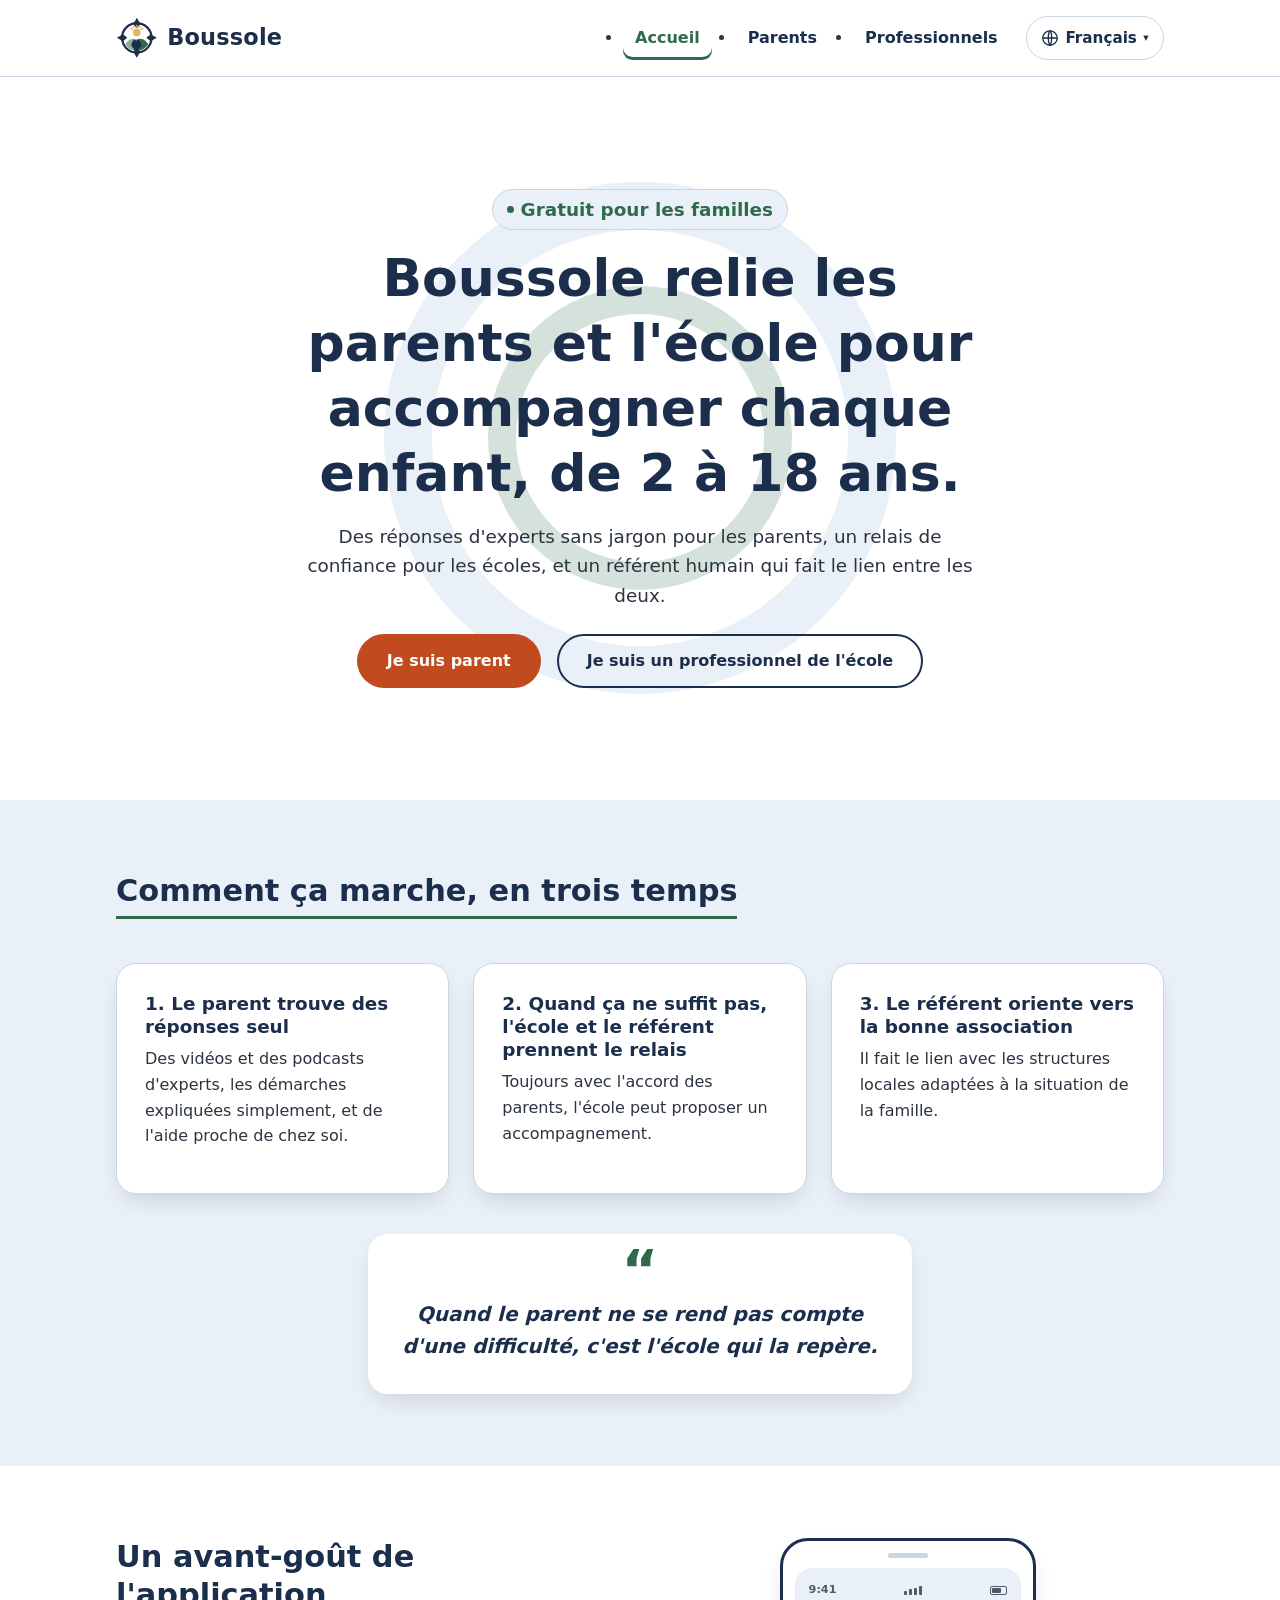
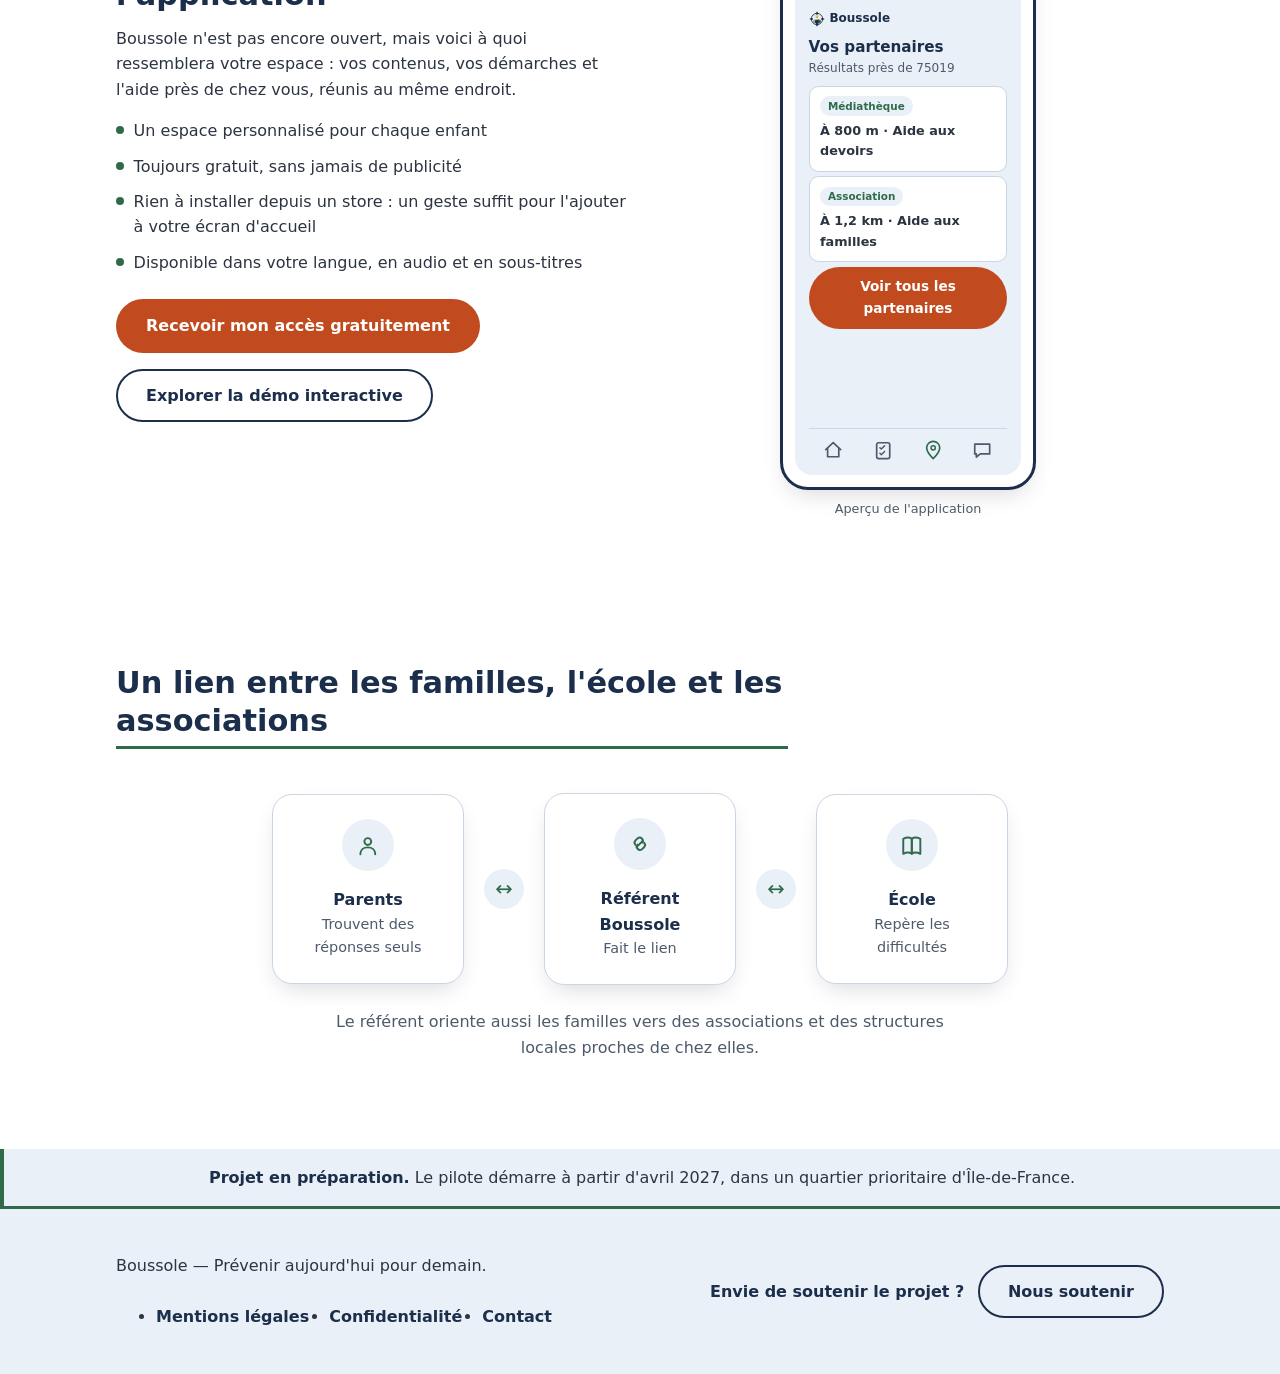
==== index.html @ c26a5240 "Affiche le logo Boussole en haut de l'écran simulé Ajoute une petite ligne avec le logo (icône + « B" ====
<!doctype html>
<html lang="fr">
<head>
  <meta charset="utf-8">
  <meta name="viewport" content="width=device-width, initial-scale=1">
  <title>Boussole — Prévenir aujourd'hui pour demain</title>
  <meta name="description" content="Boussole relie les parents et l'école pour accompagner chaque enfant de 2 à 18 ans. Projet associatif en préparation, pilote à partir d'avril 2027.">
  <link rel="icon" href="data:image/svg+xml,%3Csvg xmlns='http://www.w3.org/2000/svg' viewBox='0 0 48 48'%3E%3Cdefs%3E%3CclipPath id='c'%3E%3Ccircle cx='24' cy='24' r='15'/%3E%3C/clipPath%3E%3C/defs%3E%3Ccircle cx='24' cy='24' r='17' fill='none' stroke='%231B2E4B' stroke-width='2.5'/%3E%3Cpolygon points='24,1 28,8 24,13 20,8' fill='%231B2E4B'/%3E%3Cpolygon points='47,24 40,20 35,24 40,28' fill='%231B2E4B'/%3E%3Cpolygon points='24,47 28,40 24,35 20,40' fill='%231B2E4B'/%3E%3Cpolygon points='1,24 8,28 13,24 8,20' fill='%231B2E4B'/%3E%3Cg clip-path='url(%23c)'%3E%3Ccircle cx='24' cy='18' r='4.3' fill='%23E8B45A'/%3E%3Cg stroke='%23E8B45A' stroke-width='1.5' stroke-linecap='round'%3E%3Cline x1='19.2' y1='14.3' x2='17.1' y2='13'/%3E%3Cline x1='21.3' y1='12.2' x2='20' y2='10.1'/%3E%3Cline x1='24' y1='11.5' x2='24' y2='9'/%3E%3Cline x1='26.8' y1='12.2' x2='28' y2='10.1'/%3E%3Cline x1='28.8' y1='14.3' x2='30.9' y2='13'/%3E%3C/g%3E%3Cpath d='M6,40 Q14,21 24,26 L24,40 Z' fill='%232F6B4B' fill-opacity='0.55'/%3E%3Cpath d='M24,40 L24,26 Q34,21 42,40 Z' fill='%232F6B4B'/%3E%3Cpath d='M21,26 Q15,32 20,36 Q23,39 18,43 L29,43 Q24,39 27,36 Q32,32 26,26 Q24,28.5 21,26 Z' fill='%231B2E4B'/%3E%3C/g%3E%3C/svg%3E">
  <link rel="stylesheet" href="assets/css/style.css">
</head>
<body>
<a class="lien-evitement" href="#contenu">Aller au contenu</a>

<header class="entete">
  <div class="conteneur entete__interieur">
    <a class="logo" href="index.html">
      <svg viewBox="0 0 48 48" aria-hidden="true" focusable="false">
        <defs>
          <clipPath id="boussole-cadre"><circle cx="24" cy="24" r="15" /></clipPath>
        </defs>
        <circle cx="24" cy="24" r="17" fill="none" stroke="var(--color-primaire)" stroke-width="2.5" />
        <polygon points="24,1 28,8 24,13 20,8" fill="var(--color-primaire)" />
        <polygon points="47,24 40,20 35,24 40,28" fill="var(--color-primaire)" />
        <polygon points="24,47 28,40 24,35 20,40" fill="var(--color-primaire)" />
        <polygon points="1,24 8,28 13,24 8,20" fill="var(--color-primaire)" />
        <g clip-path="url(#boussole-cadre)">
          <circle cx="24" cy="18" r="4.3" fill="var(--color-logo-soleil)" />
          <g stroke="var(--color-logo-soleil)" stroke-width="1.5" stroke-linecap="round">
            <line x1="19.2" y1="14.3" x2="17.1" y2="13" />
            <line x1="21.3" y1="12.2" x2="20" y2="10.1" />
            <line x1="24" y1="11.5" x2="24" y2="9" />
            <line x1="26.8" y1="12.2" x2="28" y2="10.1" />
            <line x1="28.8" y1="14.3" x2="30.9" y2="13" />
          </g>
          <path d="M6,40 Q14,21 24,26 L24,40 Z" fill="var(--color-accent)" fill-opacity="0.55" />
          <path d="M24,40 L24,26 Q34,21 42,40 Z" fill="var(--color-accent)" />
          <path d="M21,26 Q15,32 20,36 Q23,39 18,43 L29,43 Q24,39 27,36 Q32,32 26,26 Q24,28.5 21,26 Z" fill="var(--color-primaire)" />
        </g>
      </svg>
      <span>Boussole</span>
    </a>
    <div class="entete__droite">
      <nav class="nav-principale" aria-label="Navigation principale">
        <ul>
          <li><a href="index.html" aria-current="page">Accueil</a></li>
          <li><a href="parents.html">Parents</a></li>
          <li><a href="professionnels.html">Professionnels</a></li>
        </ul>
      </nav>
      <!-- Sélecteur de langue : démonstration uniquement. Il montre l'intention de
           traduire le site plus tard, mais ne traduit rien pour l'instant : seule
           l'application Boussole sera réellement multilingue dès son lancement. -->
      <details class="selecteur-langue">
        <summary class="selecteur-langue__bouton">
          <svg aria-hidden="true" focusable="false" viewBox="0 0 20 20" width="18" height="18">
            <circle cx="10" cy="10" r="8" fill="none" stroke="currentColor" stroke-width="1.5" />
            <path d="M2 10h16M10 2c2.5 2.5 2.5 13 0 16M10 2c-2.5 2.5-2.5 13 0 16" fill="none" stroke="currentColor" stroke-width="1.5" />
          </svg>
          <span>Français</span>
        </summary>
        <div class="selecteur-langue__panneau">
          <ul class="selecteur-langue__liste">
            <li><strong>Français</strong><span class="badge">Langue actuelle</span></li>
            <li>English — anglais<span class="badge">Bientôt</span></li>
            <li>العربية — arabe maghrébin<span class="badge">Bientôt</span></li>
            <li>Bamanankan — bambara<span class="badge">Bientôt</span></li>
          </ul>
          <p class="selecteur-langue__note">Démonstration : la traduction du site n'est pas encore activée. L'application Boussole, elle, sera disponible en plusieurs langues dès son lancement.</p>
        </div>
      </details>
    </div>
  </div>
</header>

<main id="contenu">
  <section class="section hero hero--centree">
    <div class="conteneur">
      <p class="badge">Gratuit pour les familles</p>
      <h1>Boussole relie les parents et l'école pour accompagner chaque enfant, de 2 à 18 ans.</h1>
      <p>Des réponses d'experts sans jargon pour les parents, un relais de confiance pour les écoles, et un référent humain qui fait le lien entre les deux.</p>
      <div class="hero__actions">
        <a class="bouton bouton--principal" href="parents.html">Je suis parent</a>
        <a class="bouton bouton--secondaire" href="professionnels.html">Je suis un professionnel de l'école</a>
      </div>
    </div>
  </section>

  <section class="section section--douce">
    <div class="conteneur">
      <div class="section__entete">
        <h2>Comment ça marche, en trois temps</h2>
      </div>
      <ol class="grille">
        <li class="carte">
          <h3>1. Le parent trouve des réponses seul</h3>
          <p>Des vidéos et des podcasts d'experts, les démarches expliquées simplement, et de l'aide proche de chez soi.</p>
        </li>
        <li class="carte">
          <h3>2. Quand ça ne suffit pas, l'école et le référent prennent le relais</h3>
          <p>Toujours avec l'accord des parents, l'école peut proposer un accompagnement.</p>
        </li>
        <li class="carte">
          <h3>3. Le référent oriente vers la bonne association</h3>
          <p>Il fait le lien avec les structures locales adaptées à la situation de la famille.</p>
        </li>
      </ol>
      <div class="accroche">
        <p>Quand le parent ne se rend pas compte d'une difficulté, c'est l'école qui la repère.</p>
      </div>
    </div>
  </section>

  <section class="section">
    <div class="conteneur grille">
      <div>
        <h2>Un avant-goût de l'application</h2>
        <p>Boussole n'est pas encore ouvert, mais voici à quoi ressemblera votre espace : vos contenus, vos démarches et l'aide près de chez vous, réunis au même endroit.</p>
        <ul class="liste-points">
          <li>Un espace personnalisé pour chaque enfant</li>
          <li>Toujours gratuit, sans jamais de publicité</li>
          <li>Rien à installer depuis un store : un geste suffit pour l'ajouter à votre écran d'accueil</li>
          <li>Disponible dans votre langue, en audio et en sous-titres</li>
        </ul>
        <div class="hero__actions">
          <a class="bouton bouton--principal" href="parents.html#formulaire">Recevoir mon accès gratuitement</a>
          <a class="bouton bouton--secondaire" href="demo.html">Explorer la démo interactive</a>
        </div>
      </div>
      <div class="apercu apercu--iphone14" aria-hidden="true">
        <div class="apercu__telephone">
          <div class="apercu__ecran">
            <div class="apercu__barre-etat">
              <span>9:41</span>
              <span class="apercu__signal"><span></span><span></span><span></span><span></span></span>
              <span class="apercu__batterie"><span></span></span>
            </div>
            <div class="apercu__app">
              <svg viewBox="0 0 48 48" focusable="false">
                <defs>
                  <clipPath id="boussole-cadre-app"><circle cx="24" cy="24" r="15" /></clipPath>
                </defs>
                <circle cx="24" cy="24" r="17" fill="none" stroke="var(--color-primaire)" stroke-width="2.5" />
                <polygon points="24,1 28,8 24,13 20,8" fill="var(--color-primaire)" />
                <polygon points="47,24 40,20 35,24 40,28" fill="var(--color-primaire)" />
                <polygon points="24,47 28,40 24,35 20,40" fill="var(--color-primaire)" />
                <polygon points="1,24 8,28 13,24 8,20" fill="var(--color-primaire)" />
                <g clip-path="url(#boussole-cadre-app)">
                  <circle cx="24" cy="18" r="4.3" fill="var(--color-logo-soleil)" />
                  <g stroke="var(--color-logo-soleil)" stroke-width="1.5" stroke-linecap="round">
                    <line x1="19.2" y1="14.3" x2="17.1" y2="13" />
                    <line x1="21.3" y1="12.2" x2="20" y2="10.1" />
                    <line x1="24" y1="11.5" x2="24" y2="9" />
                    <line x1="26.8" y1="12.2" x2="28" y2="10.1" />
                    <line x1="28.8" y1="14.3" x2="30.9" y2="13" />
                  </g>
                  <path d="M6,40 Q14,21 24,26 L24,40 Z" fill="var(--color-accent)" fill-opacity="0.55" />
                  <path d="M24,40 L24,26 Q34,21 42,40 Z" fill="var(--color-accent)" />
                  <path d="M21,26 Q15,32 20,36 Q23,39 18,43 L29,43 Q24,39 27,36 Q32,32 26,26 Q24,28.5 21,26 Z" fill="var(--color-primaire)" />
                </g>
              </svg>
              <span>Boussole</span>
            </div>
            <div class="apercu__entete-ecran">
              <p class="apercu__nom">Vos partenaires</p>
              <p class="apercu__niveau">Résultats près de 75019</p>
            </div>
            <p class="apercu__carte"><span class="apercu__tag">Médiathèque</span><br>À 800 m · Aide aux devoirs</p>
            <p class="apercu__carte"><span class="apercu__tag">Association</span><br>À 1,2 km · Aide aux familles</p>
            <button class="apercu__bouton" type="button" tabindex="-1">Voir tous les partenaires</button>
            <nav class="apercu__onglets">
              <span class="apercu__onglet">
                <svg viewBox="0 0 24 24" focusable="false">
                  <path d="M4 11.5 12 4l8 7.5" fill="none" stroke="currentColor" stroke-width="1.8" stroke-linecap="round" stroke-linejoin="round" />
                  <path d="M6 10v9h12v-9" fill="none" stroke="currentColor" stroke-width="1.8" stroke-linecap="round" stroke-linejoin="round" />
                </svg>
              </span>
              <span class="apercu__onglet">
                <svg viewBox="0 0 24 24" focusable="false">
                  <rect x="5" y="4" width="14" height="17" rx="2" fill="none" stroke="currentColor" stroke-width="1.8" />
                  <path d="M8.5 9.3 10 10.8l3.5-3.5M8.5 15.3 10 16.8l3.5-3.5" fill="none" stroke="currentColor" stroke-width="1.6" stroke-linecap="round" stroke-linejoin="round" />
                </svg>
              </span>
              <span class="apercu__onglet apercu__onglet--actif">
                <svg viewBox="0 0 24 24" focusable="false">
                  <path d="M12 21s7-6.5 7-11.5A7 7 0 0 0 5 9.5C5 14.5 12 21 12 21Z" fill="none" stroke="currentColor" stroke-width="1.8" stroke-linejoin="round" />
                  <circle cx="12" cy="9.5" r="2.3" fill="none" stroke="currentColor" stroke-width="1.6" />
                </svg>
              </span>
              <span class="apercu__onglet">
                <svg viewBox="0 0 24 24" focusable="false">
                  <path d="M4 5.5h16v10.5H10l-4.3 3.3v-3.3H4Z" fill="none" stroke="currentColor" stroke-width="1.8" stroke-linejoin="round" />
                </svg>
              </span>
            </nav>
          </div>
        </div>
        <p class="apercu__legende">Aperçu de l'application</p>
      </div>
      <p class="sr-only">Aperçu de l'application, écran « Vos partenaires » : une recherche de partenaires près du code postal 75019 affiche une médiathèque à 800 mètres et une association à 1,2 kilomètre, avec un bouton pour voir tous les partenaires et une barre de navigation avec les onglets Accueil, Démarches, Partenaires et Référent.</p>
    </div>
  </section>

  <section class="section">
    <div class="conteneur">
      <div class="section__entete">
        <h2>Un lien entre les familles, l'école et les associations</h2>
      </div>
      <div class="schema">
        <div class="schema__noeud">
          <span class="icone-engagement" aria-hidden="true">
            <svg viewBox="0 0 24 24" focusable="false">
              <circle cx="12" cy="8" r="3.2" fill="none" stroke="currentColor" stroke-width="1.8" />
              <path d="M5 20c0-4 3-6.5 7-6.5s7 2.5 7 6.5" fill="none" stroke="currentColor" stroke-width="1.8" stroke-linecap="round" />
            </svg>
          </span>
          <p><strong>Parents</strong></p>
          <p>Trouvent des réponses seuls</p>
        </div>
        <span class="schema__fleche" aria-hidden="true">&harr;</span>
        <div class="schema__noeud">
          <span class="icone-engagement" aria-hidden="true">
            <svg viewBox="0 0 24 24" focusable="false">
              <path d="M9 15l6-6" fill="none" stroke="currentColor" stroke-width="1.8" stroke-linecap="round" />
              <path d="M8 13a3 3 0 0 1 0-4.2l2-2a3 3 0 0 1 4.2 4.2" fill="none" stroke="currentColor" stroke-width="1.8" stroke-linecap="round" />
              <path d="M16 11a3 3 0 0 1 0 4.2l-2 2a3 3 0 0 1-4.2-4.2" fill="none" stroke="currentColor" stroke-width="1.8" stroke-linecap="round" />
            </svg>
          </span>
          <p><strong>Référent Boussole</strong></p>
          <p>Fait le lien</p>
        </div>
        <span class="schema__fleche" aria-hidden="true">&harr;</span>
        <div class="schema__noeud">
          <span class="icone-engagement" aria-hidden="true">
            <svg viewBox="0 0 24 24" focusable="false">
              <path d="M4 5.5c3-1.5 6-1.5 8 0v14c-2-1.5-5-1.5-8 0v-14Z" fill="none" stroke="currentColor" stroke-width="1.8" stroke-linejoin="round" />
              <path d="M20 5.5c-3-1.5-6-1.5-8 0v14c2-1.5 5-1.5 8 0v-14Z" fill="none" stroke="currentColor" stroke-width="1.8" stroke-linejoin="round" />
            </svg>
          </span>
          <p><strong>École</strong></p>
          <p>Repère les difficultés</p>
        </div>
      </div>
      <p class="schema__legende">Le référent oriente aussi les familles vers des associations et des structures locales proches de chez elles.</p>
    </div>
  </section>

  <div class="bandeau">
    <p class="conteneur"><strong>Projet en préparation.</strong> Le pilote démarre à partir d'avril 2027, dans un quartier prioritaire d'Île-de-France.</p>
  </div>
</main>

<footer class="pied">
  <div class="conteneur pied__interieur">
    <div class="pied__bloc">
      <p>Boussole — Prévenir aujourd'hui pour demain.</p>
      <nav aria-label="Pied de page">
        <ul>
          <li><a href="mentions-legales.html">Mentions légales</a></li>
          <li><a href="confidentialite.html">Confidentialité</a></li>
          <li><a href="mailto:[À COMPLÉTER]">Contact</a></li> <!-- À COMPLÉTER : adresse e-mail officielle de l'association -->
        </ul>
      </nav>
    </div>
    <div class="pied__soutenir">
      <p>Envie de soutenir le projet ?</p>
      <a class="bouton bouton--secondaire" href="soutenir.html">Nous soutenir</a>
    </div>
  </div>
</footer>

<script src="assets/js/main.js" defer></script>
</body>
</html>
---- assets/css/style.css ----
/* =========================================================
   Boussole — feuille de style unique et partagée
   Police système uniquement, pas de framework.
   ========================================================= */

/* --- 1. Réinitialisation simple --- */
*, *::before, *::after {
  box-sizing: border-box;
}

html {
  -webkit-text-size-adjust: 100%;
}

body, h1, h2, h3, p, ul, ol, figure {
  margin: 0;
}

ul[class], ol[class] {
  list-style: none;
  padding: 0;
}

img {
  max-width: 100%;
  height: auto;
  display: block;
}

/* --- 2. Couleurs : mode clair par défaut, mode sombre automatique --- */
:root {
  --color-text: #2B3440;
  --color-text-doux: #4C5A6B;
  --color-bg: #FFFFFF;
  --color-bg-doux: #EAF0F7;
  --color-primaire: #1B2E4B;
  --color-accent: #2F6B4B;
  --color-cta: #C14A1E;
  --color-cta-texte: #FFFFFF;
  --color-bordure: #C9D6E3;
  --color-focus: #1B2E4B;
  --color-logo-soleil: #E8B45A;
  --rayon: 0.6rem;
  --rayon-grand: 1.25rem;
  --rayon-pilule: 999px;
  --ombre: 0 10px 25px -8px rgba(15, 23, 42, 0.18);
}

@media (prefers-color-scheme: dark) {
  :root {
    --color-text: #E8EDF3;
    --color-text-doux: #B7C4D4;
    --color-bg: #10151C;
    --color-bg-doux: #16212F;
    --color-primaire: #AFCBEC;
    --color-accent: #8FD1AC;
    --color-cta: #E07A48;
    --color-cta-texte: #10151C;
    --color-bordure: #2B3A4A;
    --color-focus: #AFCBEC;
    --color-logo-soleil: #F2C572;
    --ombre: 0 10px 25px -8px rgba(0, 0, 0, 0.55);
  }
}

/* --- 3. Base --- */
body {
  font-family: system-ui, -apple-system, "Segoe UI", Roboto, sans-serif;
  font-size: 1rem;
  line-height: 1.6;
  color: var(--color-text);
  background-color: var(--color-bg);
}

h1, h2, h3 {
  color: var(--color-primaire);
  line-height: 1.25;
}

h1 {
  font-size: clamp(1.75rem, 4vw, 2.5rem);
  margin-bottom: 1rem;
}

h2 {
  font-size: clamp(1.4rem, 3vw, 1.9rem);
  margin-bottom: 0.75rem;
}

h3 {
  font-size: 1.15rem;
  margin-bottom: 0.5rem;
}

p {
  margin-bottom: 1rem;
  max-width: 65ch;
}

a {
  color: var(--color-primaire);
}

a:not([class]) {
  text-decoration-thickness: from-font;
}

strong {
  color: var(--color-primaire);
}

/* --- 4. Accessibilité : focus visible, lien d'évitement --- */
:focus-visible {
  outline: 3px solid var(--color-focus);
  outline-offset: 2px;
}

.sr-only {
  position: absolute;
  width: 1px;
  height: 1px;
  padding: 0;
  margin: -1px;
  overflow: hidden;
  clip: rect(0, 0, 0, 0);
  white-space: nowrap;
  border: 0;
}

.lien-evitement {
  position: absolute;
  left: 1rem;
  top: -4rem;
  background: var(--color-primaire);
  color: #fff;
  padding: 0.75rem 1.25rem;
  border-radius: var(--rayon);
  z-index: 100;
  transition: top 0.2s ease;
}

.lien-evitement:focus {
  top: 1rem;
}

/* --- 5. Mise en page générale --- */
.conteneur {
  width: 100%;
  max-width: 68rem;
  margin-inline: auto;
  padding-inline: 1.25rem;
}

.section {
  padding-block: clamp(2.5rem, 6vw, 4.5rem);
}

.section--douce {
  background-color: var(--color-bg-doux);
}

.section__entete {
  max-width: 42rem;
  margin-bottom: 2rem;
}

.section__entete h2 {
  display: inline-block;
  padding-bottom: 0.4rem;
  border-bottom: 3px solid var(--color-accent);
}

/* --- 6. En-tête et navigation --- */
.entete {
  border-bottom: 1px solid var(--color-bordure);
}

.entete__interieur {
  display: flex;
  align-items: center;
  justify-content: space-between;
  gap: 1rem;
  padding-block: 1rem;
}

.entete__droite {
  display: flex;
  align-items: center;
  gap: 1rem;
  flex-wrap: wrap;
}

.logo {
  display: inline-flex;
  align-items: center;
  gap: 0.6rem;
  color: var(--color-primaire);
  font-weight: 700;
  font-size: 1.4rem;
  letter-spacing: 0.01em;
  text-decoration: none;
}

.logo svg {
  width: 2.6rem;
  height: 2.6rem;
  flex-shrink: 0;
}

.nav-principale ul {
  display: flex;
  flex-wrap: wrap;
  gap: 0.5rem 1.5rem;
}

.nav-principale a {
  display: inline-flex;
  align-items: center;
  min-height: 44px;
  padding: 0.5rem 0.75rem;
  border-radius: var(--rayon);
  font-weight: 600;
  text-decoration: none;
  transition: color 0.15s ease, background-color 0.15s ease;
}

.nav-principale a:hover {
  color: var(--color-accent);
  background-color: var(--color-bg-doux);
}

.nav-principale a[aria-current="page"] {
  color: var(--color-accent);
  box-shadow: inset 0 -3px 0 var(--color-accent);
}

/* --- Sélecteur de langue (démonstration) --- */
.selecteur-langue {
  position: relative;
}

.selecteur-langue__bouton {
  display: inline-flex;
  align-items: center;
  gap: 0.4rem;
  min-height: 44px;
  padding: 0.5rem 0.9rem;
  border: 1px solid var(--color-bordure);
  border-radius: var(--rayon-pilule);
  font-weight: 600;
  font-size: 0.95rem;
  color: var(--color-primaire);
  cursor: pointer;
  list-style: none;
}

.selecteur-langue__bouton::-webkit-details-marker {
  display: none;
}

.selecteur-langue__bouton::after {
  content: "▾";
  font-size: 0.7em;
}

.selecteur-langue[open] .selecteur-langue__bouton::after {
  content: "▴";
}

.selecteur-langue__panneau {
  position: absolute;
  top: calc(100% + 0.5rem);
  right: 0;
  z-index: 70;
  min-width: 17rem;
  background-color: var(--color-bg);
  border: 1px solid var(--color-bordure);
  border-radius: var(--rayon-grand);
  box-shadow: var(--ombre);
  padding: 1rem 1.25rem;
}

.selecteur-langue__liste li {
  display: flex;
  align-items: center;
  justify-content: space-between;
  gap: 0.75rem;
  padding-block: 0.4rem;
  border-bottom: 1px solid var(--color-bordure);
}

.selecteur-langue__liste li:last-child {
  border-bottom: none;
}

.selecteur-langue__note {
  margin: 0.75rem 0 0;
  font-size: 0.85rem;
  color: var(--color-text-doux);
}

/* --- En-tête en mobile : logo, puis navigation, puis langue, chacun sur
     sa propre ligne, pour rester lisible et tactile sur petit écran --- */
@media (max-width: 36rem) {
  .entete__interieur {
    flex-direction: column;
    align-items: stretch;
    gap: 0.75rem;
    padding-block: 0.85rem;
  }

  .entete__droite {
    flex-direction: column;
    align-items: stretch;
    width: 100%;
  }

  .nav-principale ul {
    justify-content: center;
  }

  .selecteur-langue__bouton {
    width: 100%;
    justify-content: center;
  }

  .selecteur-langue__panneau {
    left: 0;
    right: 0;
    width: auto;
    min-width: 0;
  }
}

/* --- 7. Boutons --- */
.bouton {
  display: inline-flex;
  align-items: center;
  justify-content: center;
  gap: 0.5rem;
  min-height: 44px;
  padding: 0.75rem 1.75rem;
  border-radius: var(--rayon-pilule);
  border: 2px solid transparent;
  font: inherit;
  font-weight: 700;
  text-decoration: none;
  cursor: pointer;
  transition: transform 0.15s ease, background-color 0.15s ease, box-shadow 0.15s ease;
}

.bouton--principal {
  background-color: var(--color-cta);
  color: var(--color-cta-texte);
}

.bouton--principal:hover {
  transform: translateY(-2px);
  box-shadow: var(--ombre);
}

.bouton--secondaire {
  background-color: transparent;
  border-color: var(--color-primaire);
  color: var(--color-primaire);
}

.bouton--secondaire:hover {
  background-color: var(--color-bg-doux);
}

.bouton--discret {
  background-color: var(--color-bg-doux);
  color: var(--color-primaire);
  border-color: var(--color-bordure);
}

.bouton--sortie {
  background-color: var(--color-bg);
  color: var(--color-text);
  border-color: var(--color-bordure);
  font-size: 0.9rem;
}

/* --- 8. Cartes et grilles --- */
.grille {
  display: grid;
  gap: 1.5rem;
  grid-template-columns: repeat(auto-fit, minmax(15rem, 1fr));
}

.grille + p {
  margin-top: 2.5rem;
  margin-inline: auto;
  text-align: center;
}

.grille + .action-centree {
  display: flex;
  justify-content: center;
  margin-top: 2rem;
}

.carte {
  background-color: var(--color-bg);
  border: 1px solid var(--color-bordure);
  border-radius: var(--rayon-grand);
  box-shadow: var(--ombre);
  padding: 1.75rem;
}

.section--douce .carte {
  background-color: var(--color-bg);
}

/* --- Carte "engagement" : icône dans un badge rond, texte centré --- */
.carte--engagement {
  text-align: center;
}

.icone-engagement {
  display: inline-flex;
  align-items: center;
  justify-content: center;
  width: 3.25rem;
  height: 3.25rem;
  margin-bottom: 1rem;
  border-radius: 50%;
  background-color: var(--color-bg-doux);
  color: var(--color-accent);
}

.icone-engagement svg {
  width: 1.6rem;
  height: 1.6rem;
}

.badge {
  display: inline-flex;
  align-items: center;
  gap: 0.4rem;
  background-color: var(--color-bg-doux);
  color: var(--color-accent);
  border: 1px solid var(--color-bordure);
  border-radius: var(--rayon-pilule);
  padding: 0.3rem 0.9rem;
  font-size: 0.85rem;
  font-weight: 700;
}

.badge::before {
  content: "";
  width: 0.45rem;
  height: 0.45rem;
  border-radius: 50%;
  background-color: var(--color-accent);
}

.bandeau {
  background-color: var(--color-bg-doux);
  border-left: 4px solid var(--color-accent);
  padding-block: 1rem;
  text-align: center;
}

.bandeau p {
  margin: 0 auto;
}

.hero {
  position: relative;
  overflow: hidden;
}

.hero::before,
.hero::after {
  content: "";
  position: absolute;
  border-radius: 50%;
  border: 2.5rem solid var(--color-bg-doux);
  z-index: 0;
}

.hero::before {
  top: -7rem;
  right: -7rem;
  width: 20rem;
  height: 20rem;
}

.hero::after {
  bottom: -5.5rem;
  left: -5.5rem;
  width: 11rem;
  height: 11rem;
  border-width: 1.5rem;
  opacity: 0.7;
}

.hero > .conteneur {
  position: relative;
  z-index: 1;
}

@media (max-width: 30rem) {
  .hero::before {
    width: 11rem;
    height: 11rem;
    top: -4rem;
    right: -4rem;
    border-width: 1.5rem;
  }

  .hero::after {
    display: none;
  }
}

.hero .badge {
  margin-bottom: 1rem;
}

.hero--centree {
  text-align: center;
  padding-block: clamp(3.5rem, 10vw, 7rem);
}

.hero--centree .conteneur {
  max-width: 46rem;
  margin-inline: auto;
}

.hero--centree h1 {
  font-size: clamp(2.1rem, 5.5vw, 3.25rem);
}

.hero--centree p {
  margin-inline: auto;
  font-size: 1.15rem;
}

.hero--centree .hero__actions {
  justify-content: center;
}

/* Anneaux concentriques, centrés derrière le texte pour plus d'impact */
.hero--centree::before,
.hero--centree::after {
  top: 50%;
  left: 50%;
  right: auto;
  bottom: auto;
  transform: translate(-50%, -50%);
  opacity: 1;
}

.hero--centree::before {
  width: 32rem;
  height: 32rem;
  border-width: 3rem;
}

.hero--centree::after {
  width: 19rem;
  height: 19rem;
  border-width: 1.75rem;
  border-color: var(--color-accent);
  opacity: 0.2;
}

@media (max-width: 30rem) {
  .hero--centree::before {
    width: 18rem;
    height: 18rem;
    border-width: 2rem;
  }

  .hero--centree::after {
    display: block;
    width: 10rem;
    height: 10rem;
    border-width: 1.25rem;
  }
}

.hero__actions {
  display: flex;
  flex-wrap: wrap;
  gap: 1rem;
  margin-top: 1.5rem;
}

/* --- Page d'erreur 404 --- */
.page-erreur {
  text-align: center;
}

.page-erreur .hero__actions,
.page-erreur p {
  justify-content: center;
  margin-inline: auto;
}

/* --- Schéma Parents / Référent / École --- */
.schema {
  display: flex;
  align-items: center;
  justify-content: center;
  gap: 1.25rem;
  margin-bottom: 1.5rem;
}

.schema__noeud {
  background-color: var(--color-bg);
  border: 1px solid var(--color-bordure);
  border-radius: var(--rayon-grand);
  box-shadow: var(--ombre);
  padding: 1.5rem 1.25rem;
  text-align: center;
  width: 12rem;
}

.schema__noeud p {
  margin: 0;
}

.schema__noeud p:first-child {
  margin-bottom: 0.35rem;
}

.schema__noeud p:last-child {
  font-size: 0.9rem;
  color: var(--color-text-doux);
}

.schema__fleche {
  display: flex;
  align-items: center;
  justify-content: center;
  width: 2.5rem;
  height: 2.5rem;
  flex-shrink: 0;
  border-radius: 50%;
  background-color: var(--color-bg-doux);
  color: var(--color-accent);
  font-size: 1.3rem;
}

@media (max-width: 36rem) {
  .schema {
    flex-direction: column;
  }

  .schema__noeud {
    width: 100%;
    max-width: 18rem;
  }

  .schema__fleche {
    transform: rotate(90deg);
  }
}

/* --- Accroche (citation mise en avant après une grille de cartes) --- */
.accroche {
  position: relative;
  max-width: 34rem;
  margin: 2.5rem auto 0;
  padding: 0.5rem 2rem 2rem;
  border-radius: var(--rayon-grand);
  background-color: var(--color-bg);
  box-shadow: var(--ombre);
  text-align: center;
}

.accroche::before {
  content: "“";
  display: block;
  font-size: 3.5rem;
  font-weight: 700;
  line-height: 1;
  color: var(--color-accent);
}

.accroche p {
  margin: 0;
  font-size: 1.25rem;
  font-style: italic;
  font-weight: 700;
  color: var(--color-primaire);
}

.schema__legende {
  text-align: center;
  color: var(--color-text-doux);
  max-width: 40rem;
  margin-inline: auto;
}

/* --- Barre « Quitter le site » --- */
.barre-sortie {
  position: sticky;
  top: 0;
  z-index: 60;
  background-color: var(--color-bg-doux);
  border-bottom: 1px solid var(--color-bordure);
  padding-block: 0.5rem;
  text-align: right;
}

/* --- Aperçu de l'application (cadre téléphone en HTML/CSS, aucune image) --- */
.apercu {
  display: flex;
  flex-direction: column;
  align-items: center;
  gap: 0.6rem;
}

.apercu__telephone {
  width: clamp(13rem, 60vw, 17rem);
  border: 3px solid var(--color-primaire);
  border-radius: 1.75rem;
  padding: 0.75rem;
  background-color: var(--color-bg);
  box-shadow: var(--ombre);
}

.apercu__telephone::before {
  content: "";
  display: block;
  width: 2.5rem;
  height: 0.35rem;
  margin: 0 auto 0.6rem;
  border-radius: var(--rayon-pilule);
  background-color: var(--color-bordure);
}

.apercu__ecran {
  background-color: var(--color-bg-doux);
  border-radius: 1.1rem;
  padding: 0.85rem;
}

/* Barre d'état (purement décorative) */
.apercu__barre-etat {
  display: flex;
  align-items: center;
  justify-content: space-between;
  padding-bottom: 0.6rem;
  font-size: 0.7rem;
  font-weight: 700;
  color: var(--color-text-doux);
}

.apercu__signal {
  display: flex;
  align-items: flex-end;
  gap: 2px;
  height: 0.6rem;
}

.apercu__signal span {
  width: 3px;
  background-color: var(--color-text-doux);
  border-radius: 1px;
}

.apercu__signal span:nth-child(1) { height: 40%; }
.apercu__signal span:nth-child(2) { height: 60%; }
.apercu__signal span:nth-child(3) { height: 80%; }
.apercu__signal span:nth-child(4) { height: 100%; }

.apercu__batterie {
  width: 1.1rem;
  height: 0.6rem;
  border: 1px solid var(--color-text-doux);
  border-radius: 2px;
  padding: 1px;
}

.apercu__batterie span {
  display: block;
  width: 70%;
  height: 100%;
  background-color: var(--color-text-doux);
  border-radius: 1px;
}

/* En-tête : avatar et espace de l'enfant */
.apercu__profil {
  display: flex;
  align-items: center;
  gap: 0.6rem;
  margin-bottom: 0.5rem;
}

.apercu__avatar {
  display: flex;
  align-items: center;
  justify-content: center;
  width: 2.2rem;
  height: 2.2rem;
  flex-shrink: 0;
  border-radius: 50%;
  background-color: var(--color-accent);
  color: var(--color-bg);
  font-weight: 700;
}

.apercu__nom {
  margin: 0;
  font-weight: 700;
  font-size: 0.95rem;
  color: var(--color-primaire);
}

.apercu__niveau {
  margin: 0;
  font-size: 0.75rem;
  color: var(--color-text-doux);
}

/* Cartes de contenu */
.apercu__carte {
  background-color: var(--color-bg);
  border: 1px solid var(--color-bordure);
  border-radius: var(--rayon);
  padding: 0.55rem 0.65rem;
  margin-bottom: 0.3rem;
  font-size: 0.8rem;
  font-weight: 600;
  color: var(--color-text);
}

.apercu__tag {
  display: inline-block;
  background-color: var(--color-bg-doux);
  color: var(--color-accent);
  border-radius: var(--rayon-pilule);
  padding: 0.1rem 0.5rem;
  margin-bottom: 0.3rem;
  font-size: 0.65rem;
  font-weight: 700;
}

.apercu__recherche {
  display: flex;
  align-items: center;
  justify-content: space-between;
  gap: 0.5rem;
  background-color: var(--color-bg);
  border: 1px solid var(--color-bordure);
  border-radius: var(--rayon);
  padding: 0.5rem 0.65rem;
  margin-bottom: 0.7rem;
  font-size: 0.8rem;
  color: var(--color-text-doux);
}

.apercu__recherche strong {
  color: var(--color-primaire);
}

.apercu__bouton {
  display: block;
  width: 100%;
  background-color: var(--color-cta);
  color: var(--color-cta-texte);
  border: none;
  border-radius: var(--rayon-pilule);
  padding: 0.6rem;
  margin-bottom: 0.5rem;
  font: inherit;
  font-size: 0.85rem;
  font-weight: 700;
}

/* Barre d'onglets */
.apercu__onglets {
  display: flex;
  justify-content: space-around;
  border-top: 1px solid var(--color-bordure);
  padding-top: 0.6rem;
}

.apercu__onglet {
  display: flex;
  flex-direction: column;
  align-items: center;
  gap: 0.3rem;
  font-size: 0.6rem;
  font-weight: 600;
  color: var(--color-text-doux);
}

.apercu__onglet::before {
  content: "";
  width: 0.5rem;
  height: 0.5rem;
  border-radius: 50%;
  background-color: var(--color-bordure);
}

.apercu__onglet--actif {
  color: var(--color-accent);
}

.apercu__onglet--actif::before {
  background-color: var(--color-accent);
}

.apercu__legende {
  font-size: 0.8rem;
  color: var(--color-text-doux);
  margin: 0;
}

.apercu__entete-ecran {
  margin-bottom: 0.5rem;
}

/* Petit logo Boussole affiché en haut de l'écran simulé, au-dessus du contenu */
.apercu__app {
  display: flex;
  align-items: center;
  gap: 0.3rem;
  margin-bottom: 0.4rem;
  font-weight: 700;
  font-size: 0.75rem;
  color: var(--color-primaire);
}

.apercu__app svg {
  width: 1rem;
  height: 1rem;
  flex-shrink: 0;
}

/* --- Démo interactive : rapproche le téléphone du texte d'introduction ---
   overflow:visible laisse les anneaux décoratifs de .hero--centree se prolonger
   sous le téléphone (recentrés plus bas et agrandis ci-dessous) au lieu de
   rester confinés au-dessus, avec un fond transparent pour qu'ils se
   prolongent visuellement derrière le téléphone sans bande blanche entre
   les deux. */
.hero--demo {
  padding-bottom: clamp(1rem, 3vw, 2rem);
  overflow: visible;
}

.hero--demo::before,
.hero--demo::after {
  top: 100%;
}

.hero--demo::before {
  width: 40rem;
  height: 40rem;
}

.hero--demo::after {
  width: 24rem;
  height: 24rem;
}

@media (max-width: 30rem) {
  .hero--demo::before {
    width: 24rem;
    height: 24rem;
  }

  .hero--demo::after {
    width: 14rem;
    height: 14rem;
  }
}

.section--demo-telephone {
  padding-top: clamp(0.75rem, 2.5vw, 1.5rem);
  background: none;
  position: relative;
  z-index: 1;
}

/* --- Démo interactive : mêmes onglets, changement d'écran en CSS pur (sans JavaScript) ---
   Format d'un iPhone 14 réel (ratio 390:844 points). Taille et hauteur fixées
   en dur (pas seulement aspect-ratio) : avec des enfants en grille/flex dont
   le contenu varie, aspect-ratio seul se laisse repousser par le contenu le
   plus grand des 4 écrans. Une hauteur explicite + overflow:hidden sur le
   cadre garantissent une taille qui ne bouge jamais d'un onglet à l'autre ;
   le contenu qui ne tient pas défile à l'intérieur de l'écran, comme sur un
   vrai téléphone. */
/* --- Format d'un iPhone 14 réel (ratio 390:844 points), réutilisable sur tout
   aperçu d'application (démo interactive ou aperçu statique) --- */
.apercu--iphone14 .apercu__telephone {
  width: clamp(13rem, 50vw, 16rem);
  height: clamp(28rem, 108vw, 34.5rem);
  overflow: hidden;
  display: flex;
  flex-direction: column;
}

.apercu--iphone14 .apercu__ecran {
  display: flex;
  flex-direction: column;
  flex: 1;
  min-height: 0;
}

.apercu--iphone14 .apercu__onglets {
  margin-top: auto;
}

.apercu--iphone14 .apercu__onglet::before {
  display: none;
}

.apercu--iphone14 .apercu__onglet svg {
  width: 1.4rem;
  height: 1.4rem;
}

.apercu--interactif .apercu__ecran {
  display: grid;
  grid-template-columns: repeat(4, 1fr);
  grid-template-rows: auto auto 1fr auto;
  row-gap: 0.6rem;
  flex: 1;
  min-height: 0;
}

.apercu--interactif .apercu__barre-etat {
  grid-column: 1 / -1;
  grid-row: 1;
  min-width: 0;
}

.apercu--interactif .apercu__app {
  grid-column: 1 / -1;
  grid-row: 2;
}

.apercu__radio {
  position: absolute;
  width: 1px;
  height: 1px;
  padding: 0;
  margin: -1px;
  overflow: hidden;
  clip: rect(0, 0, 0, 0);
  white-space: nowrap;
  border: 0;
}

.apercu--interactif .apercu__onglet {
  grid-row: 4;
  width: 100%;
  min-width: 0;
  min-height: 44px;
  justify-content: center;
  text-align: center;
  cursor: pointer;
}

.apercu--interactif .apercu__onglet:nth-of-type(1) { grid-column: 1; }
.apercu--interactif .apercu__onglet:nth-of-type(2) { grid-column: 2; }
.apercu--interactif .apercu__onglet:nth-of-type(3) { grid-column: 3; }
.apercu--interactif .apercu__onglet:nth-of-type(4) { grid-column: 4; }

.apercu__radio:focus-visible + .apercu__onglet {
  outline: 2px solid var(--color-accent);
  outline-offset: 2px;
  border-radius: var(--rayon);
}

.apercu--interactif .apercu__contenu {
  display: none;
  grid-column: 1 / -1;
  grid-row: 3;
  min-height: 0;
  min-width: 0;
  overflow-y: auto;
  overflow-wrap: break-word;
  position: relative;
}

/* Indice statique (pas d'animation) qu'il reste du contenu à faire défiler,
   collé au bas de l'écran visible pendant le défilement. */
.apercu--interactif .apercu__contenu::after {
  content: "";
  display: block;
  position: sticky;
  bottom: 0;
  height: 1.25rem;
  margin-top: -1.25rem;
  background: linear-gradient(to bottom, transparent, var(--color-bg-doux));
  pointer-events: none;
}

#ecran-accueil:checked ~ #contenu-accueil,
#ecran-demarches:checked ~ #contenu-demarches,
#ecran-partenaires:checked ~ #contenu-partenaires,
#ecran-referent:checked ~ #contenu-referent {
  display: block;
}

#ecran-accueil:checked ~ .apercu__onglet[for="ecran-accueil"],
#ecran-demarches:checked ~ .apercu__onglet[for="ecran-demarches"],
#ecran-partenaires:checked ~ .apercu__onglet[for="ecran-partenaires"],
#ecran-referent:checked ~ .apercu__onglet[for="ecran-referent"] {
  color: var(--color-accent);
}

/* --- Liste à puces colorées (avantages, engagements courts) --- */
.liste-points {
  display: flex;
  flex-direction: column;
  gap: 0.6rem;
  margin-bottom: 1.5rem;
}

.liste-points li {
  display: flex;
  align-items: flex-start;
  gap: 0.6rem;
}

.liste-points li::before {
  content: "";
  flex-shrink: 0;
  margin-top: 0.5rem;
  width: 0.5rem;
  height: 0.5rem;
  border-radius: 50%;
  background-color: var(--color-accent);
}

/* --- Frise 2 à 18 ans --- */
.frise {
  display: flex;
  flex-wrap: wrap;
  gap: 0.75rem;
  margin-bottom: 1rem;
}

.frise li {
  background-color: var(--color-bg-doux);
  border: 1px solid var(--color-bordure);
  border-radius: 999px;
  padding: 0.5rem 1rem;
  font-weight: 600;
}

/* --- Étapes numérotées --- */
.etapes {
  display: flex;
  flex-direction: column;
  gap: 1rem;
}

.etapes__item {
  display: flex;
  align-items: flex-start;
  gap: 1rem;
  background-color: var(--color-bg);
  border: 1px solid var(--color-bordure);
  border-radius: var(--rayon-grand);
  box-shadow: var(--ombre);
  padding: 1.25rem 1.5rem;
}

.etapes__numero {
  flex-shrink: 0;
  display: flex;
  align-items: center;
  justify-content: center;
  width: 2.25rem;
  height: 2.25rem;
  border-radius: 50%;
  background-color: var(--color-primaire);
  color: var(--color-bg);
  font-weight: 700;
}

.etapes__item h3 {
  margin-bottom: 0.25rem;
}

.etapes__item p {
  margin-bottom: 0;
}

.etapes__item--cle {
  border-color: var(--color-accent);
  border-width: 2px;
  background-color: var(--color-bg-doux);
}

.etapes__item--cle .etapes__numero {
  background-color: var(--color-accent);
}

/* --- Barres de répartition (budget) --- */
.barres {
  display: flex;
  flex-direction: column;
  gap: 1.25rem;
  margin-bottom: 1.5rem;
}

.barre__legende {
  display: flex;
  justify-content: space-between;
  gap: 1rem;
  margin-bottom: 0.4rem;
  font-weight: 600;
}

.barre__piste {
  background-color: var(--color-bg-doux);
  border: 1px solid var(--color-bordure);
  border-radius: var(--rayon-pilule);
  height: 1rem;
  overflow: hidden;
}

.barre__valeur {
  display: block;
  height: 100%;
  background-color: var(--color-primaire);
  border-radius: inherit;
}

/* --- 9. Formulaires --- */
.formulaire {
  max-width: 32rem;
}

.champ {
  margin-bottom: 1.25rem;
}

.champ label {
  display: block;
  font-weight: 600;
  margin-bottom: 0.35rem;
}

.champ input,
.champ select,
.champ textarea {
  width: 100%;
  min-height: 44px;
  padding: 0.6rem 0.75rem;
  border: 1px solid var(--color-bordure);
  border-radius: var(--rayon);
  font: inherit;
  color: var(--color-text);
  background-color: var(--color-bg);
  transition: border-color 0.15s ease;
}

.champ input:focus,
.champ select:focus,
.champ textarea:focus {
  border-color: var(--color-primaire);
}

.champ textarea {
  min-height: 7rem;
}

.champ--case {
  display: flex;
  align-items: flex-start;
  gap: 0.6rem;
}

.champ--case input {
  width: 1.25rem;
  height: 1.25rem;
  min-height: 0;
  margin-top: 0.2rem;
}

.champ__erreur {
  color: var(--color-cta);
  font-size: 0.9rem;
  margin-top: 0.35rem;
}

.formulaire__confirmation {
  border: 1px solid var(--color-accent);
  background-color: var(--color-bg-doux);
  border-radius: var(--rayon-grand);
  padding: 1.5rem;
}

/* --- 10. Pied de page --- */
.pied {
  border-top: 3px solid var(--color-accent);
  background-color: var(--color-bg-doux);
}

.pied__interieur {
  display: flex;
  flex-wrap: wrap;
  justify-content: space-between;
  align-items: center;
  gap: 1.5rem;
  padding-block: 2.75rem;
}

.pied__bloc {
  display: flex;
  flex-direction: column;
  gap: 0.6rem;
}

.pied nav ul {
  display: flex;
  flex-wrap: wrap;
  gap: 1.25rem;
}

.pied a {
  text-decoration: none;
  font-weight: 600;
}

.pied a:hover {
  color: var(--color-accent);
}

.pied__soutenir {
  display: flex;
  align-items: center;
  flex-wrap: wrap;
  gap: 0.85rem;
}

.pied__soutenir p {
  margin: 0;
  font-weight: 600;
  color: var(--color-primaire);
}

/* --- 11. Mouvement réduit --- */
@media (prefers-reduced-motion: reduce) {
  * {
    transition: none !important;
    animation: none !important;
  }
}

/* --- 12. Impression --- */
@media print {
  .entete, .pied, .nav-principale, .formulaire, .bouton--sortie, .barre-sortie {
    display: none !important;
  }

  body {
    color: #000;
    background: #fff;
  }

  a[href]::after {
    content: " (" attr(href) ")";
    font-size: 0.85em;
  }
}
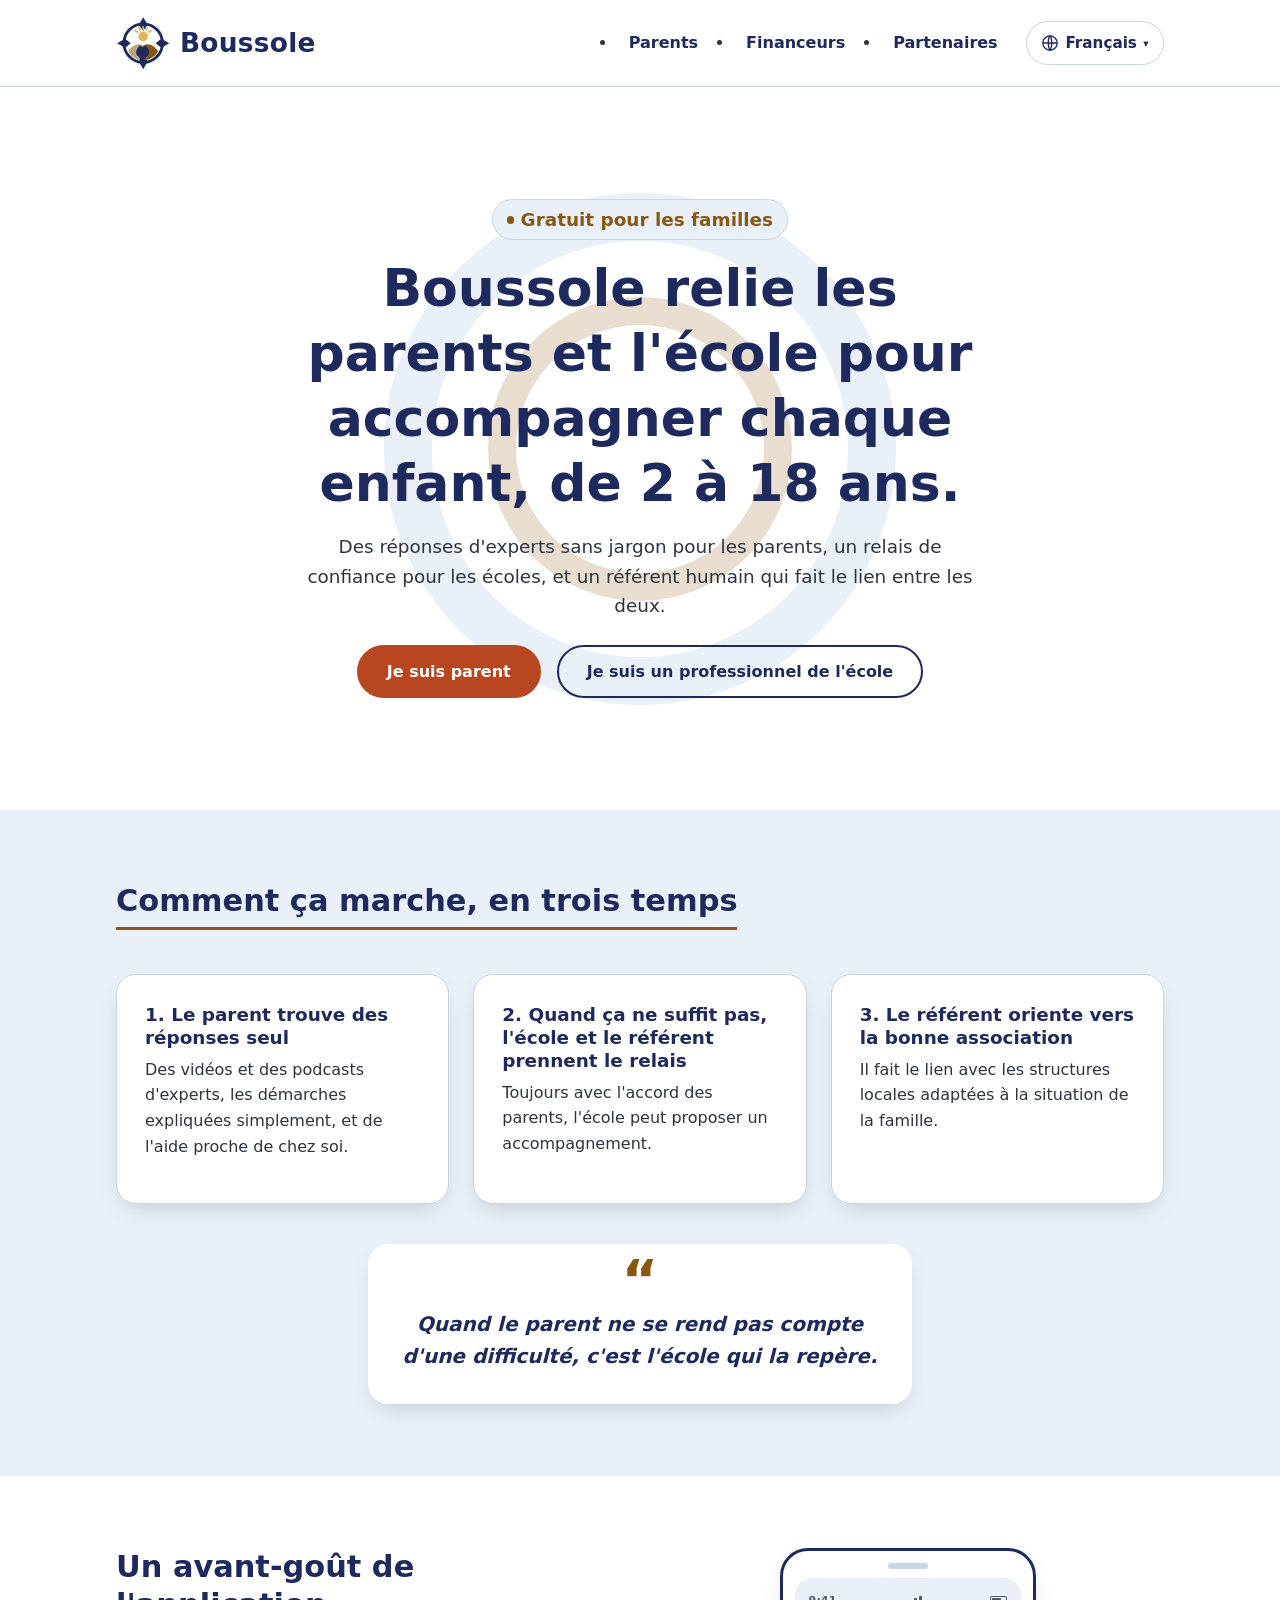
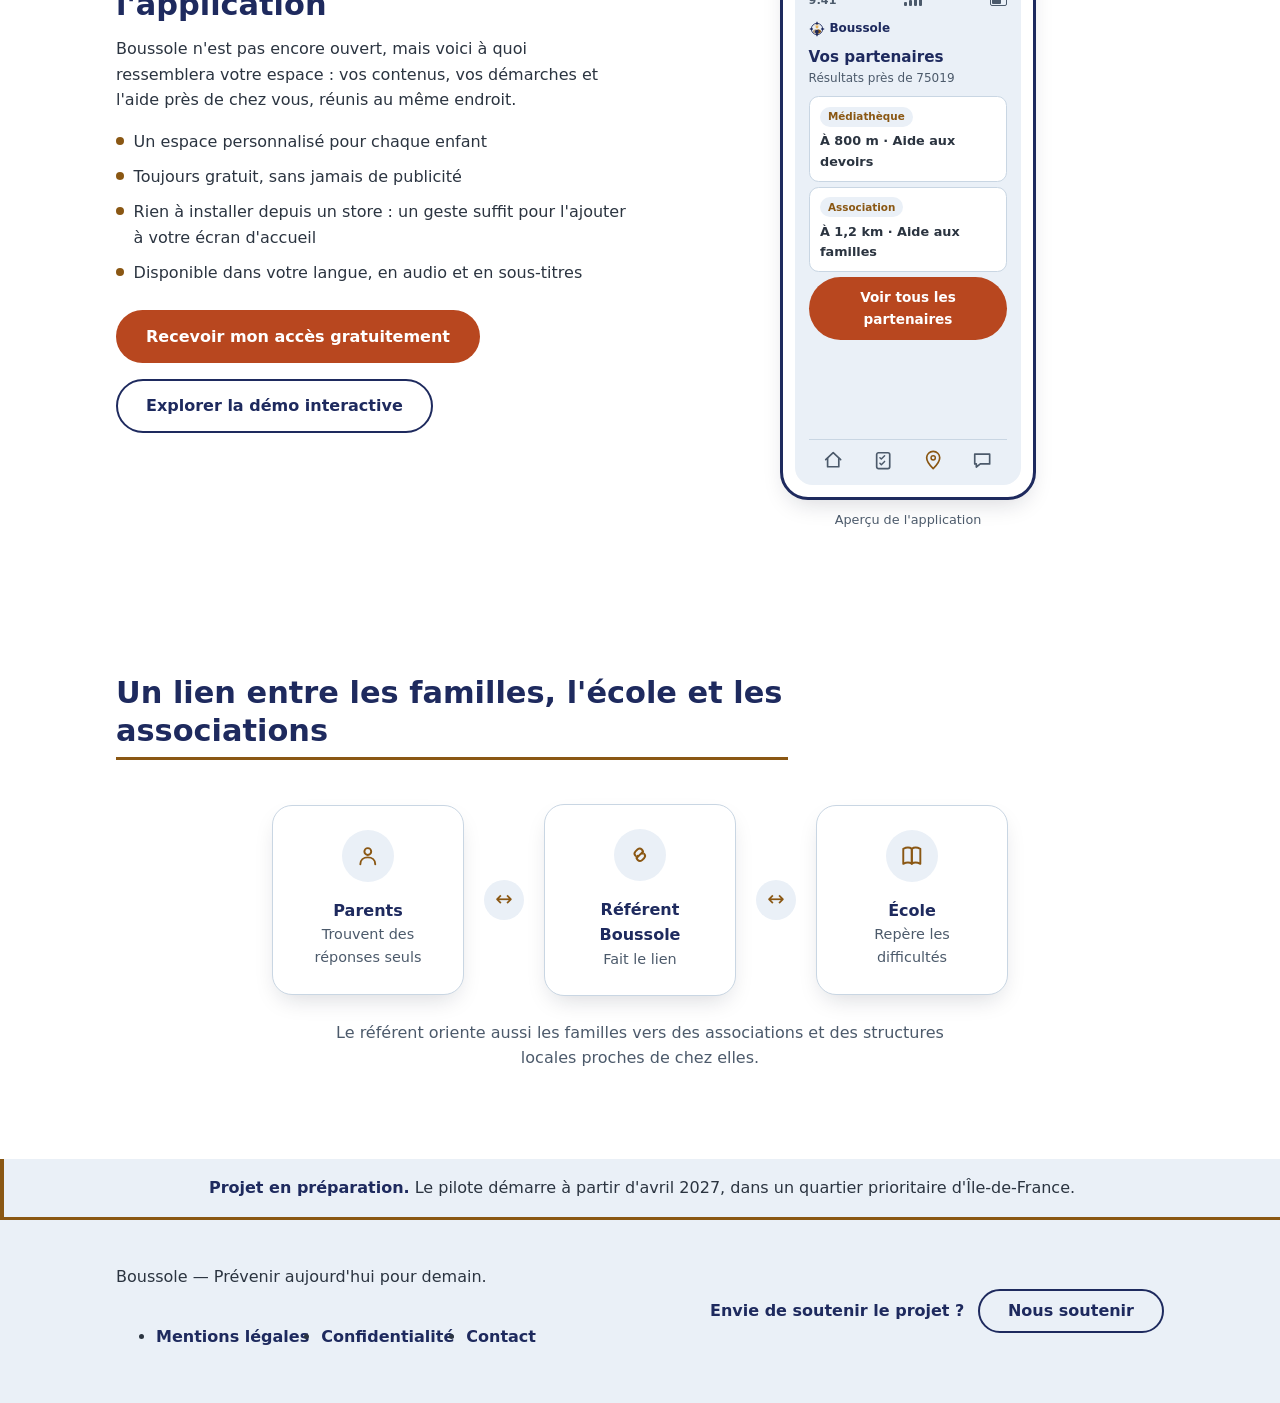
==== commit 0f98d9f9: "Nouvelle palette, navigation et sélecteur de langues à 6 langues Prépare la refonte du site (brief a" ====
--- a/index.html
+++ b/index.html
@@ -5,7 +5,7 @@
   <meta name="viewport" content="width=device-width, initial-scale=1">
   <title>Boussole — Prévenir aujourd'hui pour demain</title>
   <meta name="description" content="Boussole relie les parents et l'école pour accompagner chaque enfant de 2 à 18 ans. Projet associatif en préparation, pilote à partir d'avril 2027.">
-  <link rel="icon" href="data:image/svg+xml,%3Csvg xmlns='http://www.w3.org/2000/svg' viewBox='0 0 48 48'%3E%3Cdefs%3E%3CclipPath id='c'%3E%3Ccircle cx='24' cy='24' r='15'/%3E%3C/clipPath%3E%3C/defs%3E%3Ccircle cx='24' cy='24' r='17' fill='none' stroke='%231B2E4B' stroke-width='2.5'/%3E%3Cpolygon points='24,1 28,8 24,13 20,8' fill='%231B2E4B'/%3E%3Cpolygon points='47,24 40,20 35,24 40,28' fill='%231B2E4B'/%3E%3Cpolygon points='24,47 28,40 24,35 20,40' fill='%231B2E4B'/%3E%3Cpolygon points='1,24 8,28 13,24 8,20' fill='%231B2E4B'/%3E%3Cg clip-path='url(%23c)'%3E%3Ccircle cx='24' cy='18' r='4.3' fill='%23E8B45A'/%3E%3Cg stroke='%23E8B45A' stroke-width='1.5' stroke-linecap='round'%3E%3Cline x1='19.2' y1='14.3' x2='17.1' y2='13'/%3E%3Cline x1='21.3' y1='12.2' x2='20' y2='10.1'/%3E%3Cline x1='24' y1='11.5' x2='24' y2='9'/%3E%3Cline x1='26.8' y1='12.2' x2='28' y2='10.1'/%3E%3Cline x1='28.8' y1='14.3' x2='30.9' y2='13'/%3E%3C/g%3E%3Cpath d='M6,40 Q14,21 24,26 L24,40 Z' fill='%232F6B4B' fill-opacity='0.55'/%3E%3Cpath d='M24,40 L24,26 Q34,21 42,40 Z' fill='%232F6B4B'/%3E%3Cpath d='M21,26 Q15,32 20,36 Q23,39 18,43 L29,43 Q24,39 27,36 Q32,32 26,26 Q24,28.5 21,26 Z' fill='%231B2E4B'/%3E%3C/g%3E%3C/svg%3E">
+  <link rel="icon" href="data:image/svg+xml,%3Csvg xmlns='http://www.w3.org/2000/svg' viewBox='0 0 48 48'%3E%3Cdefs%3E%3CclipPath id='c'%3E%3Ccircle cx='24' cy='24' r='15'/%3E%3C/clipPath%3E%3C/defs%3E%3Ccircle cx='24' cy='24' r='17' fill='none' stroke='%231E2A5E' stroke-width='2.5'/%3E%3Cpolygon points='24,1 28,8 24,13 20,8' fill='%231E2A5E'/%3E%3Cpolygon points='47,24 40,20 35,24 40,28' fill='%231E2A5E'/%3E%3Cpolygon points='24,47 28,40 24,35 20,40' fill='%231E2A5E'/%3E%3Cpolygon points='1,24 8,28 13,24 8,20' fill='%231E2A5E'/%3E%3Cg clip-path='url(%23c)'%3E%3Ccircle cx='24' cy='18' r='4.3' fill='%23E8B45A'/%3E%3Cg stroke='%23E8B45A' stroke-width='1.5' stroke-linecap='round'%3E%3Cline x1='19.2' y1='14.3' x2='17.1' y2='13'/%3E%3Cline x1='21.3' y1='12.2' x2='20' y2='10.1'/%3E%3Cline x1='24' y1='11.5' x2='24' y2='9'/%3E%3Cline x1='26.8' y1='12.2' x2='28' y2='10.1'/%3E%3Cline x1='28.8' y1='14.3' x2='30.9' y2='13'/%3E%3C/g%3E%3Cpath d='M6,40 Q14,21 24,26 L24,40 Z' fill='%238A5713' fill-opacity='0.55'/%3E%3Cpath d='M24,40 L24,26 Q34,21 42,40 Z' fill='%238A5713'/%3E%3Cpath d='M21,26 Q15,32 20,36 Q23,39 18,43 L29,43 Q24,39 27,36 Q32,32 26,26 Q24,28.5 21,26 Z' fill='%231E2A5E'/%3E%3C/g%3E%3C/svg%3E">
   <link rel="stylesheet" href="assets/css/style.css">
 </head>
 <body>
@@ -42,9 +42,9 @@
     <div class="entete__droite">
       <nav class="nav-principale" aria-label="Navigation principale">
         <ul>
-          <li><a href="index.html" aria-current="page">Accueil</a></li>
           <li><a href="parents.html">Parents</a></li>
-          <li><a href="professionnels.html">Professionnels</a></li>
+          <li><a href="financeurs.html">Financeurs</a></li>
+          <li><a href="partenaires.html">Partenaires</a></li>
         </ul>
       </nav>
       <!-- Sélecteur de langue : démonstration uniquement. Il montre l'intention de
@@ -64,6 +64,8 @@
             <li>English — anglais<span class="badge">Bientôt</span></li>
             <li>العربية — arabe maghrébin<span class="badge">Bientôt</span></li>
             <li>Bamanankan — bambara<span class="badge">Bientôt</span></li>
+            <li>Português — portugais<span class="badge">Bientôt</span></li>
+            <li>Türkçe — turc<span class="badge">Bientôt</span></li>
           </ul>
           <p class="selecteur-langue__note">Démonstration : la traduction du site n'est pas encore activée. L'application Boussole, elle, sera disponible en plusieurs langues dès son lancement.</p>
         </div>
--- a/assets/css/style.css
+++ b/assets/css/style.css
@@ -33,12 +33,12 @@
   --color-text-doux: #4C5A6B;
   --color-bg: #FFFFFF;
   --color-bg-doux: #EAF0F7;
-  --color-primaire: #1B2E4B;
-  --color-accent: #2F6B4B;
-  --color-cta: #C14A1E;
+  --color-primaire: #1E2A5E;
+  --color-accent: #8A5713;
+  --color-cta: #B8471F;
   --color-cta-texte: #FFFFFF;
   --color-bordure: #C9D6E3;
-  --color-focus: #1B2E4B;
+  --color-focus: #1E2A5E;
   --color-logo-soleil: #E8B45A;
   --rayon: 0.6rem;
   --rayon-grand: 1.25rem;
@@ -52,12 +52,12 @@
     --color-text-doux: #B7C4D4;
     --color-bg: #10151C;
     --color-bg-doux: #16212F;
-    --color-primaire: #AFCBEC;
-    --color-accent: #8FD1AC;
-    --color-cta: #E07A48;
+    --color-primaire: #AFC2F2;
+    --color-accent: #E0A94A;
+    --color-cta: #E8865A;
     --color-cta-texte: #10151C;
     --color-bordure: #2B3A4A;
-    --color-focus: #AFCBEC;
+    --color-focus: #AFC2F2;
     --color-logo-soleil: #F2C572;
     --ombre: 0 10px 25px -8px rgba(0, 0, 0, 0.55);
   }
@@ -70,6 +70,7 @@
   line-height: 1.6;
   color: var(--color-text);
   background-color: var(--color-bg);
+  overflow-x: hidden;
 }
 
 h1, h2, h3 {
@@ -196,14 +197,14 @@
   gap: 0.6rem;
   color: var(--color-primaire);
   font-weight: 700;
-  font-size: 1.4rem;
+  font-size: 1.65rem;
   letter-spacing: 0.01em;
   text-decoration: none;
 }
 
 .logo svg {
-  width: 2.6rem;
-  height: 2.6rem;
+  width: 3.4rem;
+  height: 3.4rem;
   flex-shrink: 0;
 }
 
@@ -375,13 +376,6 @@
   border-color: var(--color-bordure);
 }
 
-.bouton--sortie {
-  background-color: var(--color-bg);
-  color: var(--color-text);
-  border-color: var(--color-bordure);
-  font-size: 0.9rem;
-}
-
 /* --- 8. Cartes et grilles --- */
 .grille {
   display: grid;
@@ -695,17 +689,6 @@
   color: var(--color-text-doux);
   max-width: 40rem;
   margin-inline: auto;
-}
-
-/* --- Barre « Quitter le site » --- */
-.barre-sortie {
-  position: sticky;
-  top: 0;
-  z-index: 60;
-  background-color: var(--color-bg-doux);
-  border-bottom: 1px solid var(--color-bordure);
-  padding-block: 0.5rem;
-  text-align: right;
 }
 
 /* --- Aperçu de l'application (cadre téléphone en HTML/CSS, aucune image) --- */
@@ -953,25 +936,13 @@
 }
 
 .hero--demo::before {
-  width: 40rem;
-  height: 40rem;
+  width: clamp(14rem, 85vw, 40rem);
+  height: clamp(14rem, 85vw, 40rem);
 }
 
 .hero--demo::after {
-  width: 24rem;
-  height: 24rem;
-}
-
-@media (max-width: 30rem) {
-  .hero--demo::before {
-    width: 24rem;
-    height: 24rem;
-  }
-
-  .hero--demo::after {
-    width: 14rem;
-    height: 14rem;
-  }
+  width: clamp(8rem, 50vw, 24rem);
+  height: clamp(8rem, 50vw, 24rem);
 }
 
 .section--demo-telephone {
@@ -1319,10 +1290,14 @@
 .pied nav ul {
   display: flex;
   flex-wrap: wrap;
-  gap: 1.25rem;
+  gap: 0.25rem 0.75rem;
 }
 
 .pied a {
+  display: inline-flex;
+  align-items: center;
+  min-height: 44px;
+  padding-block: 0.4rem;
   text-decoration: none;
   font-weight: 600;
 }
@@ -1354,7 +1329,7 @@
 
 /* --- 12. Impression --- */
 @media print {
-  .entete, .pied, .nav-principale, .formulaire, .bouton--sortie, .barre-sortie {
+  .entete, .pied, .nav-principale, .formulaire {
     display: none !important;
   }
 
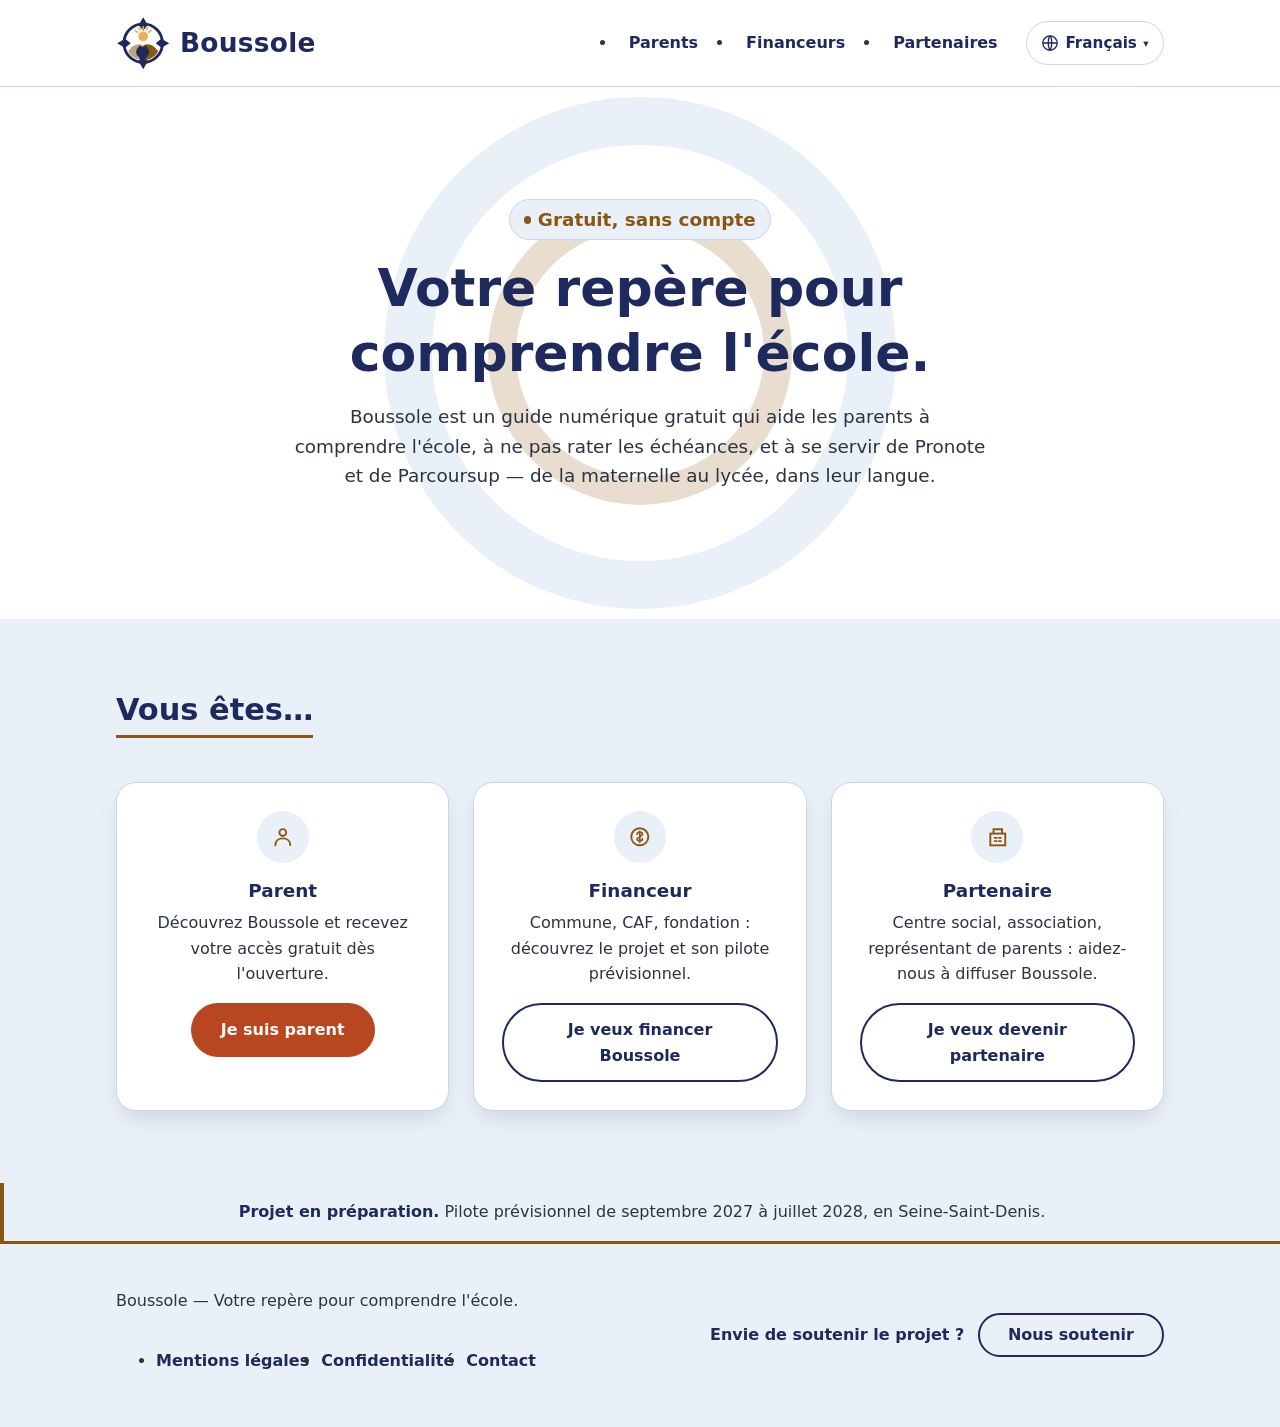
==== commit de503375: "Simplifie la page d'accueil en aiguillage à trois entrées index.html devient une page courte : la pr" ====
--- a/index.html
+++ b/index.html
@@ -3,8 +3,8 @@
 <head>
   <meta charset="utf-8">
   <meta name="viewport" content="width=device-width, initial-scale=1">
-  <title>Boussole — Prévenir aujourd'hui pour demain</title>
-  <meta name="description" content="Boussole relie les parents et l'école pour accompagner chaque enfant de 2 à 18 ans. Projet associatif en préparation, pilote à partir d'avril 2027.">
+  <title>Boussole — Votre repère pour comprendre l'école</title>
+  <meta name="description" content="Boussole est un guide numérique gratuit qui aide les parents à comprendre l'école, à ne pas rater les échéances, et à se servir de Pronote et de Parcoursup. Projet associatif en préparation.">
   <link rel="icon" href="data:image/svg+xml,%3Csvg xmlns='http://www.w3.org/2000/svg' viewBox='0 0 48 48'%3E%3Cdefs%3E%3CclipPath id='c'%3E%3Ccircle cx='24' cy='24' r='15'/%3E%3C/clipPath%3E%3C/defs%3E%3Ccircle cx='24' cy='24' r='17' fill='none' stroke='%231E2A5E' stroke-width='2.5'/%3E%3Cpolygon points='24,1 28,8 24,13 20,8' fill='%231E2A5E'/%3E%3Cpolygon points='47,24 40,20 35,24 40,28' fill='%231E2A5E'/%3E%3Cpolygon points='24,47 28,40 24,35 20,40' fill='%231E2A5E'/%3E%3Cpolygon points='1,24 8,28 13,24 8,20' fill='%231E2A5E'/%3E%3Cg clip-path='url(%23c)'%3E%3Ccircle cx='24' cy='18' r='4.3' fill='%23E8B45A'/%3E%3Cg stroke='%23E8B45A' stroke-width='1.5' stroke-linecap='round'%3E%3Cline x1='19.2' y1='14.3' x2='17.1' y2='13'/%3E%3Cline x1='21.3' y1='12.2' x2='20' y2='10.1'/%3E%3Cline x1='24' y1='11.5' x2='24' y2='9'/%3E%3Cline x1='26.8' y1='12.2' x2='28' y2='10.1'/%3E%3Cline x1='28.8' y1='14.3' x2='30.9' y2='13'/%3E%3C/g%3E%3Cpath d='M6,40 Q14,21 24,26 L24,40 Z' fill='%238A5713' fill-opacity='0.55'/%3E%3Cpath d='M24,40 L24,26 Q34,21 42,40 Z' fill='%238A5713'/%3E%3Cpath d='M21,26 Q15,32 20,36 Q23,39 18,43 L29,43 Q24,39 27,36 Q32,32 26,26 Q24,28.5 21,26 Z' fill='%231E2A5E'/%3E%3C/g%3E%3C/svg%3E">
   <link rel="stylesheet" href="assets/css/style.css">
 </head>
@@ -77,184 +77,65 @@
 <main id="contenu">
   <section class="section hero hero--centree">
     <div class="conteneur">
-      <p class="badge">Gratuit pour les familles</p>
-      <h1>Boussole relie les parents et l'école pour accompagner chaque enfant, de 2 à 18 ans.</h1>
-      <p>Des réponses d'experts sans jargon pour les parents, un relais de confiance pour les écoles, et un référent humain qui fait le lien entre les deux.</p>
-      <div class="hero__actions">
-        <a class="bouton bouton--principal" href="parents.html">Je suis parent</a>
-        <a class="bouton bouton--secondaire" href="professionnels.html">Je suis un professionnel de l'école</a>
-      </div>
+      <p class="badge">Gratuit, sans compte</p>
+      <h1>Votre repère pour comprendre l'école.</h1>
+      <p>Boussole est un guide numérique gratuit qui aide les parents à comprendre l'école, à ne pas rater les échéances, et à se servir de Pronote et de Parcoursup — de la maternelle au lycée, dans leur langue.</p>
     </div>
   </section>
 
   <section class="section section--douce">
     <div class="conteneur">
       <div class="section__entete">
-        <h2>Comment ça marche, en trois temps</h2>
+        <h2>Vous êtes…</h2>
       </div>
-      <ol class="grille">
-        <li class="carte">
-          <h3>1. Le parent trouve des réponses seul</h3>
-          <p>Des vidéos et des podcasts d'experts, les démarches expliquées simplement, et de l'aide proche de chez soi.</p>
-        </li>
-        <li class="carte">
-          <h3>2. Quand ça ne suffit pas, l'école et le référent prennent le relais</h3>
-          <p>Toujours avec l'accord des parents, l'école peut proposer un accompagnement.</p>
-        </li>
-        <li class="carte">
-          <h3>3. Le référent oriente vers la bonne association</h3>
-          <p>Il fait le lien avec les structures locales adaptées à la situation de la famille.</p>
-        </li>
-      </ol>
-      <div class="accroche">
-        <p>Quand le parent ne se rend pas compte d'une difficulté, c'est l'école qui la repère.</p>
-      </div>
-    </div>
-  </section>
-
-  <section class="section">
-    <div class="conteneur grille">
-      <div>
-        <h2>Un avant-goût de l'application</h2>
-        <p>Boussole n'est pas encore ouvert, mais voici à quoi ressemblera votre espace : vos contenus, vos démarches et l'aide près de chez vous, réunis au même endroit.</p>
-        <ul class="liste-points">
-          <li>Un espace personnalisé pour chaque enfant</li>
-          <li>Toujours gratuit, sans jamais de publicité</li>
-          <li>Rien à installer depuis un store : un geste suffit pour l'ajouter à votre écran d'accueil</li>
-          <li>Disponible dans votre langue, en audio et en sous-titres</li>
-        </ul>
-        <div class="hero__actions">
-          <a class="bouton bouton--principal" href="parents.html#formulaire">Recevoir mon accès gratuitement</a>
-          <a class="bouton bouton--secondaire" href="demo.html">Explorer la démo interactive</a>
-        </div>
-      </div>
-      <div class="apercu apercu--iphone14" aria-hidden="true">
-        <div class="apercu__telephone">
-          <div class="apercu__ecran">
-            <div class="apercu__barre-etat">
-              <span>9:41</span>
-              <span class="apercu__signal"><span></span><span></span><span></span><span></span></span>
-              <span class="apercu__batterie"><span></span></span>
-            </div>
-            <div class="apercu__app">
-              <svg viewBox="0 0 48 48" focusable="false">
-                <defs>
-                  <clipPath id="boussole-cadre-app"><circle cx="24" cy="24" r="15" /></clipPath>
-                </defs>
-                <circle cx="24" cy="24" r="17" fill="none" stroke="var(--color-primaire)" stroke-width="2.5" />
-                <polygon points="24,1 28,8 24,13 20,8" fill="var(--color-primaire)" />
-                <polygon points="47,24 40,20 35,24 40,28" fill="var(--color-primaire)" />
-                <polygon points="24,47 28,40 24,35 20,40" fill="var(--color-primaire)" />
-                <polygon points="1,24 8,28 13,24 8,20" fill="var(--color-primaire)" />
-                <g clip-path="url(#boussole-cadre-app)">
-                  <circle cx="24" cy="18" r="4.3" fill="var(--color-logo-soleil)" />
-                  <g stroke="var(--color-logo-soleil)" stroke-width="1.5" stroke-linecap="round">
-                    <line x1="19.2" y1="14.3" x2="17.1" y2="13" />
-                    <line x1="21.3" y1="12.2" x2="20" y2="10.1" />
-                    <line x1="24" y1="11.5" x2="24" y2="9" />
-                    <line x1="26.8" y1="12.2" x2="28" y2="10.1" />
-                    <line x1="28.8" y1="14.3" x2="30.9" y2="13" />
-                  </g>
-                  <path d="M6,40 Q14,21 24,26 L24,40 Z" fill="var(--color-accent)" fill-opacity="0.55" />
-                  <path d="M24,40 L24,26 Q34,21 42,40 Z" fill="var(--color-accent)" />
-                  <path d="M21,26 Q15,32 20,36 Q23,39 18,43 L29,43 Q24,39 27,36 Q32,32 26,26 Q24,28.5 21,26 Z" fill="var(--color-primaire)" />
-                </g>
-              </svg>
-              <span>Boussole</span>
-            </div>
-            <div class="apercu__entete-ecran">
-              <p class="apercu__nom">Vos partenaires</p>
-              <p class="apercu__niveau">Résultats près de 75019</p>
-            </div>
-            <p class="apercu__carte"><span class="apercu__tag">Médiathèque</span><br>À 800 m · Aide aux devoirs</p>
-            <p class="apercu__carte"><span class="apercu__tag">Association</span><br>À 1,2 km · Aide aux familles</p>
-            <button class="apercu__bouton" type="button" tabindex="-1">Voir tous les partenaires</button>
-            <nav class="apercu__onglets">
-              <span class="apercu__onglet">
-                <svg viewBox="0 0 24 24" focusable="false">
-                  <path d="M4 11.5 12 4l8 7.5" fill="none" stroke="currentColor" stroke-width="1.8" stroke-linecap="round" stroke-linejoin="round" />
-                  <path d="M6 10v9h12v-9" fill="none" stroke="currentColor" stroke-width="1.8" stroke-linecap="round" stroke-linejoin="round" />
-                </svg>
-              </span>
-              <span class="apercu__onglet">
-                <svg viewBox="0 0 24 24" focusable="false">
-                  <rect x="5" y="4" width="14" height="17" rx="2" fill="none" stroke="currentColor" stroke-width="1.8" />
-                  <path d="M8.5 9.3 10 10.8l3.5-3.5M8.5 15.3 10 16.8l3.5-3.5" fill="none" stroke="currentColor" stroke-width="1.6" stroke-linecap="round" stroke-linejoin="round" />
-                </svg>
-              </span>
-              <span class="apercu__onglet apercu__onglet--actif">
-                <svg viewBox="0 0 24 24" focusable="false">
-                  <path d="M12 21s7-6.5 7-11.5A7 7 0 0 0 5 9.5C5 14.5 12 21 12 21Z" fill="none" stroke="currentColor" stroke-width="1.8" stroke-linejoin="round" />
-                  <circle cx="12" cy="9.5" r="2.3" fill="none" stroke="currentColor" stroke-width="1.6" />
-                </svg>
-              </span>
-              <span class="apercu__onglet">
-                <svg viewBox="0 0 24 24" focusable="false">
-                  <path d="M4 5.5h16v10.5H10l-4.3 3.3v-3.3H4Z" fill="none" stroke="currentColor" stroke-width="1.8" stroke-linejoin="round" />
-                </svg>
-              </span>
-            </nav>
-          </div>
-        </div>
-        <p class="apercu__legende">Aperçu de l'application</p>
-      </div>
-      <p class="sr-only">Aperçu de l'application, écran « Vos partenaires » : une recherche de partenaires près du code postal 75019 affiche une médiathèque à 800 mètres et une association à 1,2 kilomètre, avec un bouton pour voir tous les partenaires et une barre de navigation avec les onglets Accueil, Démarches, Partenaires et Référent.</p>
-    </div>
-  </section>
-
-  <section class="section">
-    <div class="conteneur">
-      <div class="section__entete">
-        <h2>Un lien entre les familles, l'école et les associations</h2>
-      </div>
-      <div class="schema">
-        <div class="schema__noeud">
+      <ul class="grille">
+        <li class="carte carte--engagement">
           <span class="icone-engagement" aria-hidden="true">
             <svg viewBox="0 0 24 24" focusable="false">
               <circle cx="12" cy="8" r="3.2" fill="none" stroke="currentColor" stroke-width="1.8" />
               <path d="M5 20c0-4 3-6.5 7-6.5s7 2.5 7 6.5" fill="none" stroke="currentColor" stroke-width="1.8" stroke-linecap="round" />
             </svg>
           </span>
-          <p><strong>Parents</strong></p>
-          <p>Trouvent des réponses seuls</p>
-        </div>
-        <span class="schema__fleche" aria-hidden="true">&harr;</span>
-        <div class="schema__noeud">
+          <h3>Parent</h3>
+          <p>Découvrez Boussole et recevez votre accès gratuit dès l'ouverture.</p>
+          <a class="bouton bouton--principal" href="parents.html">Je suis parent</a>
+        </li>
+        <li class="carte carte--engagement">
           <span class="icone-engagement" aria-hidden="true">
             <svg viewBox="0 0 24 24" focusable="false">
-              <path d="M9 15l6-6" fill="none" stroke="currentColor" stroke-width="1.8" stroke-linecap="round" />
-              <path d="M8 13a3 3 0 0 1 0-4.2l2-2a3 3 0 0 1 4.2 4.2" fill="none" stroke="currentColor" stroke-width="1.8" stroke-linecap="round" />
-              <path d="M16 11a3 3 0 0 1 0 4.2l-2 2a3 3 0 0 1-4.2-4.2" fill="none" stroke="currentColor" stroke-width="1.8" stroke-linecap="round" />
+              <circle cx="12" cy="12" r="8" fill="none" stroke="currentColor" stroke-width="1.8" />
+              <path d="M12 7v10M9.5 9.5c0-1.2 1-2 2.5-2s2.5.8 2.5 2c0 1.2-1 1.6-2.5 2.2-1.5.6-2.5 1-2.5 2.2 0 1.2 1 2 2.5 2s2.5-.8 2.5-2" fill="none" stroke="currentColor" stroke-width="1.6" stroke-linecap="round" />
             </svg>
           </span>
-          <p><strong>Référent Boussole</strong></p>
-          <p>Fait le lien</p>
-        </div>
-        <span class="schema__fleche" aria-hidden="true">&harr;</span>
-        <div class="schema__noeud">
+          <h3>Financeur</h3>
+          <p>Commune, CAF, fondation : découvrez le projet et son pilote prévisionnel.</p>
+          <a class="bouton bouton--secondaire" href="financeurs.html">Je veux financer Boussole</a>
+        </li>
+        <li class="carte carte--engagement">
           <span class="icone-engagement" aria-hidden="true">
             <svg viewBox="0 0 24 24" focusable="false">
-              <path d="M4 5.5c3-1.5 6-1.5 8 0v14c-2-1.5-5-1.5-8 0v-14Z" fill="none" stroke="currentColor" stroke-width="1.8" stroke-linejoin="round" />
-              <path d="M20 5.5c-3-1.5-6-1.5-8 0v14c2-1.5 5-1.5 8 0v-14Z" fill="none" stroke="currentColor" stroke-width="1.8" stroke-linejoin="round" />
+              <rect x="5" y="9" width="14" height="11" fill="none" stroke="currentColor" stroke-width="1.8" />
+              <path d="M8 9V5h8v4" fill="none" stroke="currentColor" stroke-width="1.8" />
+              <path d="M9 13h2M13 13h2M9 16h2M13 16h2" stroke="currentColor" stroke-width="1.6" stroke-linecap="round" />
             </svg>
           </span>
-          <p><strong>École</strong></p>
-          <p>Repère les difficultés</p>
-        </div>
-      </div>
-      <p class="schema__legende">Le référent oriente aussi les familles vers des associations et des structures locales proches de chez elles.</p>
+          <h3>Partenaire</h3>
+          <p>Centre social, association, représentant de parents : aidez-nous à diffuser Boussole.</p>
+          <a class="bouton bouton--secondaire" href="partenaires.html">Je veux devenir partenaire</a>
+        </li>
+      </ul>
     </div>
   </section>
 
   <div class="bandeau">
-    <p class="conteneur"><strong>Projet en préparation.</strong> Le pilote démarre à partir d'avril 2027, dans un quartier prioritaire d'Île-de-France.</p>
+    <p class="conteneur"><strong>Projet en préparation.</strong> Pilote prévisionnel de septembre 2027 à juillet 2028, en Seine-Saint-Denis.</p>
   </div>
 </main>
 
 <footer class="pied">
   <div class="conteneur pied__interieur">
     <div class="pied__bloc">
-      <p>Boussole — Prévenir aujourd'hui pour demain.</p>
+      <p>Boussole — Votre repère pour comprendre l'école.</p>
       <nav aria-label="Pied de page">
         <ul>
           <li><a href="mentions-legales.html">Mentions légales</a></li>
@@ -265,7 +146,7 @@
     </div>
     <div class="pied__soutenir">
       <p>Envie de soutenir le projet ?</p>
-      <a class="bouton bouton--secondaire" href="soutenir.html">Nous soutenir</a>
+      <a class="bouton bouton--secondaire" href="financeurs.html">Nous soutenir</a>
     </div>
   </div>
 </footer>
--- a/assets/css/style.css
+++ b/assets/css/style.css
@@ -1201,6 +1201,50 @@
   border-radius: inherit;
 }
 
+/* --- FAQ (accordéon natif details/summary, sans JavaScript) --- */
+.faq {
+  display: flex;
+  flex-direction: column;
+  gap: 0.75rem;
+}
+
+.faq details {
+  border: 1px solid var(--color-bordure);
+  border-radius: var(--rayon-grand);
+  background-color: var(--color-bg);
+  padding-inline: 1.25rem;
+}
+
+.faq summary {
+  display: flex;
+  align-items: center;
+  gap: 1rem;
+  min-height: 44px;
+  padding-block: 0.85rem;
+  cursor: pointer;
+  font-weight: 700;
+  color: var(--color-primaire);
+  list-style: none;
+}
+
+.faq summary::-webkit-details-marker {
+  display: none;
+}
+
+.faq summary::after {
+  content: "+";
+  margin-left: auto;
+  font-weight: 400;
+}
+
+.faq details[open] summary::after {
+  content: "−";
+}
+
+.faq p {
+  margin: 0 0 1rem;
+}
+
 /* --- 9. Formulaires --- */
 .formulaire {
   max-width: 32rem;
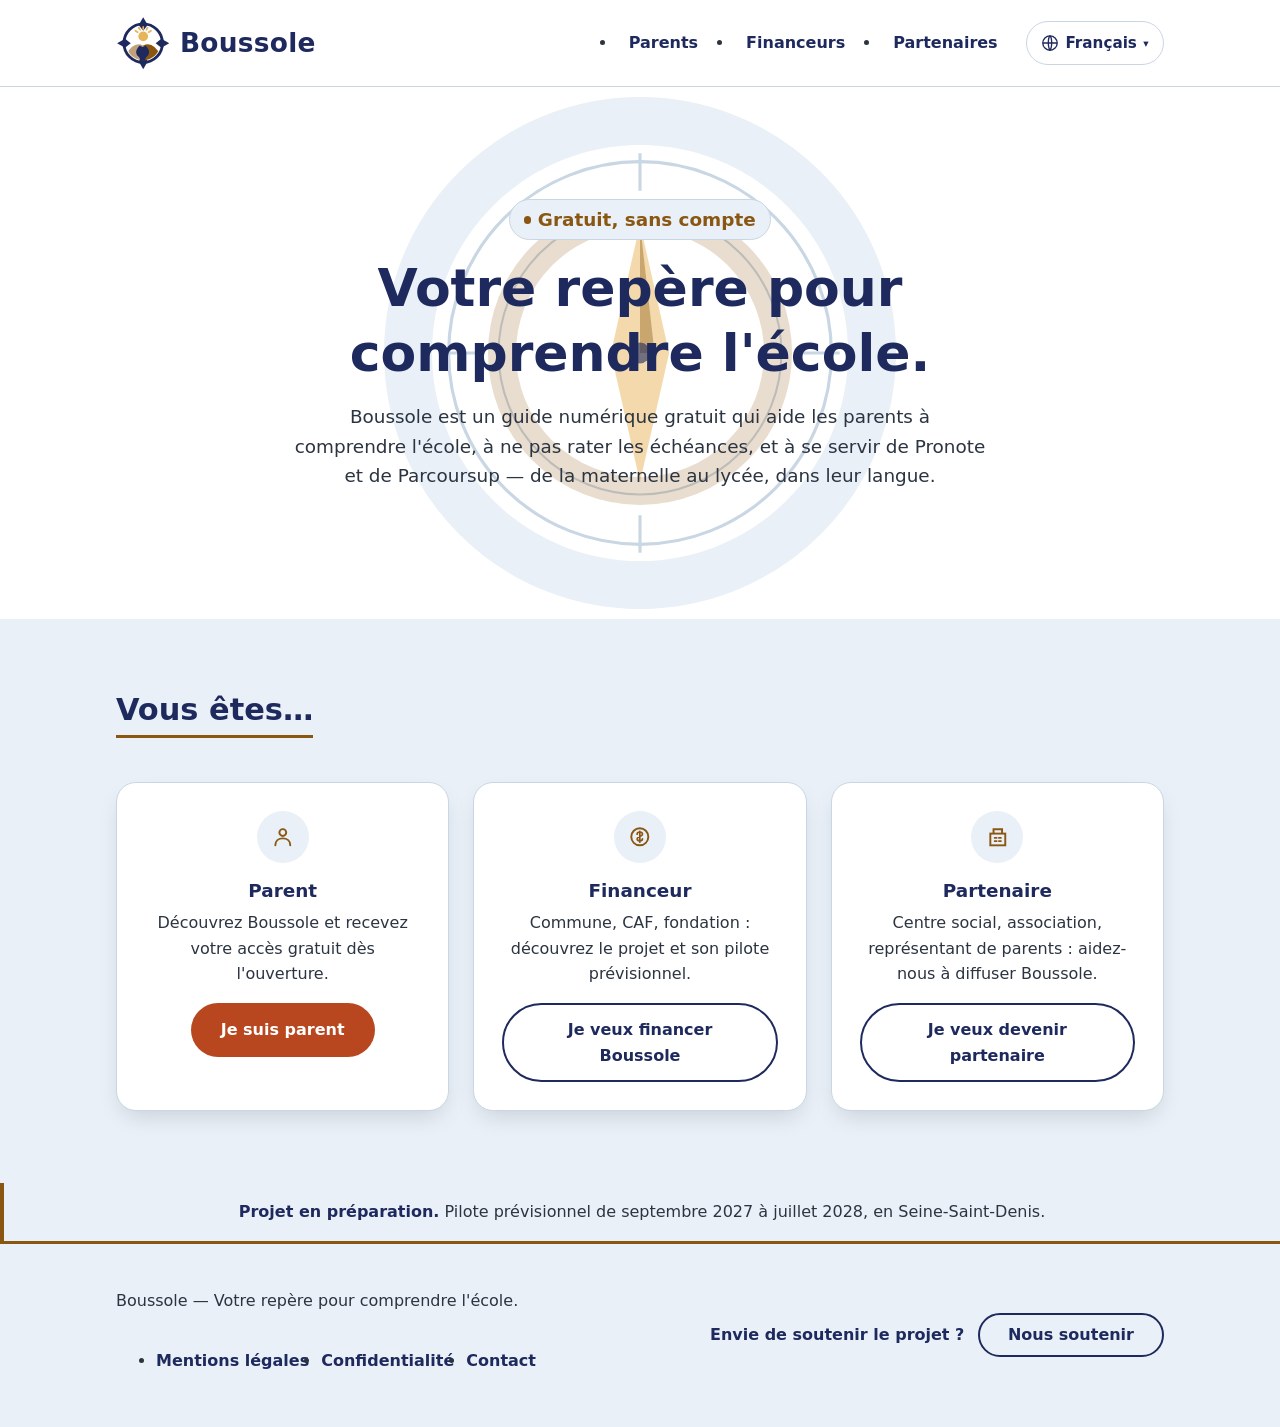
==== commit 0ebc99ad: "Ajoute plus de visuels : galerie d'écrans, livret et motif boussole - parents.html : galerie « Un ap" ====
--- a/index.html
+++ b/index.html
@@ -76,6 +76,19 @@
 
 <main id="contenu">
   <section class="section hero hero--centree">
+    <svg class="hero__boussole" viewBox="0 0 200 200" aria-hidden="true" focusable="false">
+      <circle cx="100" cy="100" r="92" fill="none" stroke="var(--color-bordure)" stroke-width="1.5" />
+      <circle cx="100" cy="100" r="68" fill="none" stroke="var(--color-bordure)" stroke-width="1" />
+      <g stroke="var(--color-bordure)" stroke-width="1.5">
+        <line x1="100" y1="4" x2="100" y2="22" />
+        <line x1="100" y1="178" x2="100" y2="196" />
+        <line x1="4" y1="100" x2="22" y2="100" />
+        <line x1="178" y1="100" x2="196" y2="100" />
+      </g>
+      <polygon points="100,38 114,100 100,162 86,100" fill="var(--color-logo-soleil)" opacity="0.5" />
+      <polygon points="100,38 107,100 100,100" fill="var(--color-accent)" opacity="0.4" />
+      <circle cx="100" cy="100" r="5" fill="var(--color-primaire)" opacity="0.6" />
+    </svg>
     <div class="conteneur">
       <p class="badge">Gratuit, sans compte</p>
       <h1>Votre repère pour comprendre l'école.</h1>
--- a/assets/css/style.css
+++ b/assets/css/style.css
@@ -584,6 +584,24 @@
   margin-top: 1.5rem;
 }
 
+/* --- Motif boussole décoratif, centré derrière le texte du hero d'accueil --- */
+.hero__boussole {
+  position: absolute;
+  top: 50%;
+  left: 50%;
+  transform: translate(-50%, -50%);
+  z-index: 0;
+  width: min(26rem, 90vw);
+  height: min(26rem, 90vw);
+  pointer-events: none;
+}
+
+@media (max-width: 30rem) {
+  .hero__boussole {
+    display: none;
+  }
+}
+
 /* --- Page d'erreur 404 --- */
 .page-erreur {
   text-align: center;
@@ -917,6 +935,102 @@
   width: 1rem;
   height: 1rem;
   flex-shrink: 0;
+}
+
+/* --- Aperçu du livret partenaire : couverture + page intérieure, en HTML/CSS --- */
+.livret {
+  display: flex;
+  flex-wrap: wrap;
+  gap: 1.25rem;
+  margin-top: 1.5rem;
+}
+
+.livret__page {
+  flex: 1 1 14rem;
+  min-height: 19rem;
+  border: 1px solid var(--color-bordure);
+  border-radius: var(--rayon-grand);
+  box-shadow: var(--ombre);
+  padding: 1.75rem;
+}
+
+.livret__page--couverture {
+  background-color: var(--color-primaire);
+  color: var(--color-bg);
+  display: flex;
+  flex-direction: column;
+  align-items: center;
+  justify-content: center;
+  text-align: center;
+  gap: 0.75rem;
+}
+
+.livret__logo {
+  width: 3.5rem;
+  height: 3.5rem;
+  color: var(--color-bg);
+}
+
+.livret__titre {
+  margin: 0;
+  font-size: 1.5rem;
+  font-weight: 700;
+  color: inherit;
+}
+
+.livret__accroche {
+  margin: 0;
+  color: inherit;
+  opacity: 0.9;
+}
+
+.livret__page--interieur {
+  background-color: var(--color-bg);
+  display: flex;
+  flex-direction: column;
+}
+
+.livret__piliers {
+  display: flex;
+  flex-direction: column;
+  gap: 0.75rem;
+  margin: 0 0 1.5rem;
+  font-weight: 600;
+  color: var(--color-primaire);
+}
+
+.livret__piliers li {
+  display: flex;
+  align-items: center;
+  gap: 0.6rem;
+}
+
+.livret__puce {
+  width: 0.6rem;
+  height: 0.6rem;
+  border-radius: 50%;
+  background-color: var(--color-accent);
+  flex-shrink: 0;
+}
+
+.livret__qr {
+  width: 5rem;
+  height: 5rem;
+  margin-top: auto;
+  color: var(--color-primaire);
+}
+
+.livret__qr-legende {
+  margin: 0.5rem 0 0;
+  font-size: 0.85rem;
+  color: var(--color-text-doux);
+}
+
+/* --- Galerie de plusieurs maquettes de téléphone côte à côte --- */
+.galerie-apercus > div {
+  display: flex;
+  flex-direction: column;
+  align-items: center;
 }
 
 /* --- Démo interactive : rapproche le téléphone du texte d'introduction ---
@@ -1068,16 +1182,16 @@
 }
 
 #ecran-accueil:checked ~ #contenu-accueil,
-#ecran-demarches:checked ~ #contenu-demarches,
-#ecran-partenaires:checked ~ #contenu-partenaires,
-#ecran-referent:checked ~ #contenu-referent {
+#ecran-pronote:checked ~ #contenu-pronote,
+#ecran-trouver:checked ~ #contenu-trouver,
+#ecran-comprendre:checked ~ #contenu-comprendre {
   display: block;
 }
 
 #ecran-accueil:checked ~ .apercu__onglet[for="ecran-accueil"],
-#ecran-demarches:checked ~ .apercu__onglet[for="ecran-demarches"],
-#ecran-partenaires:checked ~ .apercu__onglet[for="ecran-partenaires"],
-#ecran-referent:checked ~ .apercu__onglet[for="ecran-referent"] {
+#ecran-pronote:checked ~ .apercu__onglet[for="ecran-pronote"],
+#ecran-trouver:checked ~ .apercu__onglet[for="ecran-trouver"],
+#ecran-comprendre:checked ~ .apercu__onglet[for="ecran-comprendre"] {
   color: var(--color-accent);
 }
 
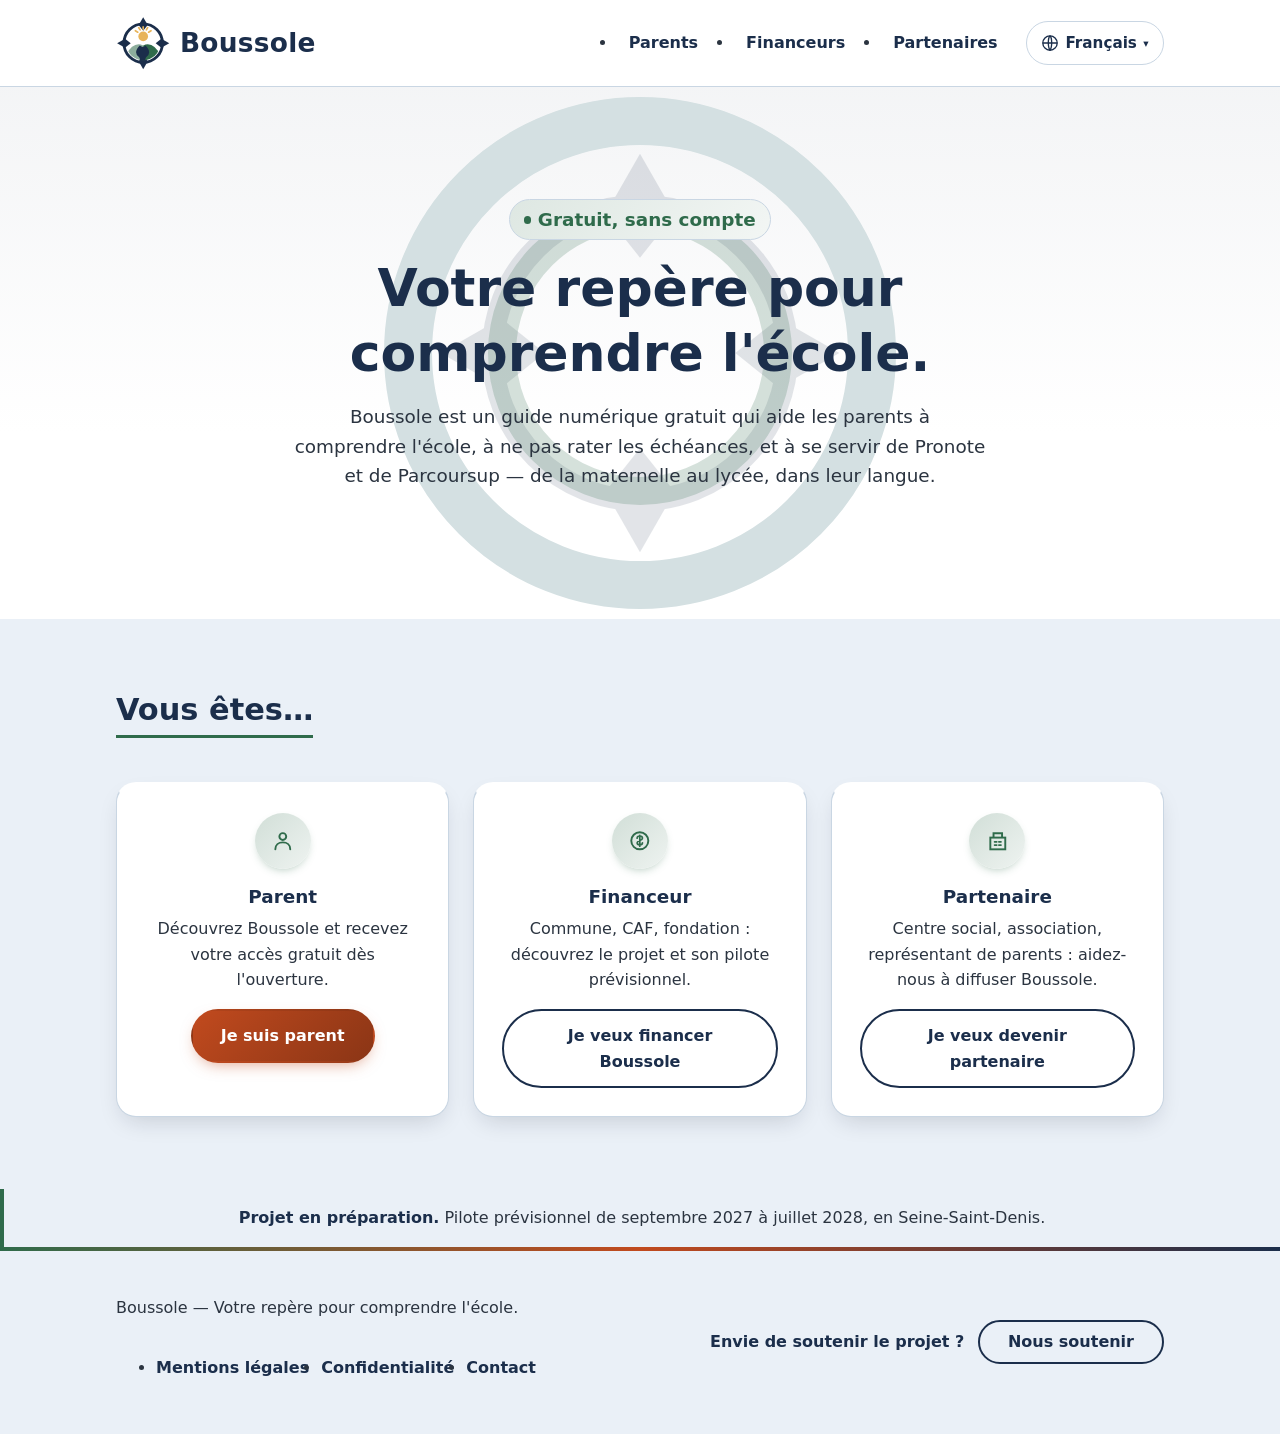
==== commit 0bc20cff: "Revient à la palette d'origine et remplace le motif par le vrai logo - Palette : retour au navy / ve" ====
--- a/index.html
+++ b/index.html
@@ -5,7 +5,7 @@
   <meta name="viewport" content="width=device-width, initial-scale=1">
   <title>Boussole — Votre repère pour comprendre l'école</title>
   <meta name="description" content="Boussole est un guide numérique gratuit qui aide les parents à comprendre l'école, à ne pas rater les échéances, et à se servir de Pronote et de Parcoursup. Projet associatif en préparation.">
-  <link rel="icon" href="data:image/svg+xml,%3Csvg xmlns='http://www.w3.org/2000/svg' viewBox='0 0 48 48'%3E%3Cdefs%3E%3CclipPath id='c'%3E%3Ccircle cx='24' cy='24' r='15'/%3E%3C/clipPath%3E%3C/defs%3E%3Ccircle cx='24' cy='24' r='17' fill='none' stroke='%231E2A5E' stroke-width='2.5'/%3E%3Cpolygon points='24,1 28,8 24,13 20,8' fill='%231E2A5E'/%3E%3Cpolygon points='47,24 40,20 35,24 40,28' fill='%231E2A5E'/%3E%3Cpolygon points='24,47 28,40 24,35 20,40' fill='%231E2A5E'/%3E%3Cpolygon points='1,24 8,28 13,24 8,20' fill='%231E2A5E'/%3E%3Cg clip-path='url(%23c)'%3E%3Ccircle cx='24' cy='18' r='4.3' fill='%23E8B45A'/%3E%3Cg stroke='%23E8B45A' stroke-width='1.5' stroke-linecap='round'%3E%3Cline x1='19.2' y1='14.3' x2='17.1' y2='13'/%3E%3Cline x1='21.3' y1='12.2' x2='20' y2='10.1'/%3E%3Cline x1='24' y1='11.5' x2='24' y2='9'/%3E%3Cline x1='26.8' y1='12.2' x2='28' y2='10.1'/%3E%3Cline x1='28.8' y1='14.3' x2='30.9' y2='13'/%3E%3C/g%3E%3Cpath d='M6,40 Q14,21 24,26 L24,40 Z' fill='%238A5713' fill-opacity='0.55'/%3E%3Cpath d='M24,40 L24,26 Q34,21 42,40 Z' fill='%238A5713'/%3E%3Cpath d='M21,26 Q15,32 20,36 Q23,39 18,43 L29,43 Q24,39 27,36 Q32,32 26,26 Q24,28.5 21,26 Z' fill='%231E2A5E'/%3E%3C/g%3E%3C/svg%3E">
+  <link rel="icon" href="data:image/svg+xml,%3Csvg xmlns='http://www.w3.org/2000/svg' viewBox='0 0 48 48'%3E%3Cdefs%3E%3CclipPath id='c'%3E%3Ccircle cx='24' cy='24' r='15'/%3E%3C/clipPath%3E%3C/defs%3E%3Ccircle cx='24' cy='24' r='17' fill='none' stroke='%231B2E4B' stroke-width='2.5'/%3E%3Cpolygon points='24,1 28,8 24,13 20,8' fill='%231B2E4B'/%3E%3Cpolygon points='47,24 40,20 35,24 40,28' fill='%231B2E4B'/%3E%3Cpolygon points='24,47 28,40 24,35 20,40' fill='%231B2E4B'/%3E%3Cpolygon points='1,24 8,28 13,24 8,20' fill='%231B2E4B'/%3E%3Cg clip-path='url(%23c)'%3E%3Ccircle cx='24' cy='18' r='4.3' fill='%23E8B45A'/%3E%3Cg stroke='%23E8B45A' stroke-width='1.5' stroke-linecap='round'%3E%3Cline x1='19.2' y1='14.3' x2='17.1' y2='13'/%3E%3Cline x1='21.3' y1='12.2' x2='20' y2='10.1'/%3E%3Cline x1='24' y1='11.5' x2='24' y2='9'/%3E%3Cline x1='26.8' y1='12.2' x2='28' y2='10.1'/%3E%3Cline x1='28.8' y1='14.3' x2='30.9' y2='13'/%3E%3C/g%3E%3Cpath d='M6,40 Q14,21 24,26 L24,40 Z' fill='%232F6B4B' fill-opacity='0.55'/%3E%3Cpath d='M24,40 L24,26 Q34,21 42,40 Z' fill='%232F6B4B'/%3E%3Cpath d='M21,26 Q15,32 20,36 Q23,39 18,43 L29,43 Q24,39 27,36 Q32,32 26,26 Q24,28.5 21,26 Z' fill='%231B2E4B'/%3E%3C/g%3E%3C/svg%3E">
   <link rel="stylesheet" href="assets/css/style.css">
 </head>
 <body>
@@ -76,18 +76,12 @@
 
 <main id="contenu">
   <section class="section hero hero--centree">
-    <svg class="hero__boussole" viewBox="0 0 200 200" aria-hidden="true" focusable="false">
-      <circle cx="100" cy="100" r="92" fill="none" stroke="var(--color-bordure)" stroke-width="1.5" />
-      <circle cx="100" cy="100" r="68" fill="none" stroke="var(--color-bordure)" stroke-width="1" />
-      <g stroke="var(--color-bordure)" stroke-width="1.5">
-        <line x1="100" y1="4" x2="100" y2="22" />
-        <line x1="100" y1="178" x2="100" y2="196" />
-        <line x1="4" y1="100" x2="22" y2="100" />
-        <line x1="178" y1="100" x2="196" y2="100" />
-      </g>
-      <polygon points="100,38 114,100 100,162 86,100" fill="var(--color-logo-soleil)" opacity="0.5" />
-      <polygon points="100,38 107,100 100,100" fill="var(--color-accent)" opacity="0.4" />
-      <circle cx="100" cy="100" r="5" fill="var(--color-primaire)" opacity="0.6" />
+    <svg class="hero__boussole" viewBox="0 0 48 48" aria-hidden="true" focusable="false">
+      <circle cx="24" cy="24" r="17" fill="none" stroke="currentColor" stroke-width="2.5" />
+      <polygon points="24,1 28,8 24,13 20,8" fill="currentColor" />
+      <polygon points="47,24 40,20 35,24 40,28" fill="currentColor" />
+      <polygon points="24,47 28,40 24,35 20,40" fill="currentColor" />
+      <polygon points="1,24 8,28 13,24 8,20" fill="currentColor" />
     </svg>
     <div class="conteneur">
       <p class="badge">Gratuit, sans compte</p>
--- a/assets/css/style.css
+++ b/assets/css/style.css
@@ -33,12 +33,12 @@
   --color-text-doux: #4C5A6B;
   --color-bg: #FFFFFF;
   --color-bg-doux: #EAF0F7;
-  --color-primaire: #1E2A5E;
-  --color-accent: #8A5713;
-  --color-cta: #B8471F;
+  --color-primaire: #1B2E4B;
+  --color-accent: #2F6B4B;
+  --color-cta: #C14A1E;
   --color-cta-texte: #FFFFFF;
   --color-bordure: #C9D6E3;
-  --color-focus: #1E2A5E;
+  --color-focus: #1B2E4B;
   --color-logo-soleil: #E8B45A;
   --rayon: 0.6rem;
   --rayon-grand: 1.25rem;
@@ -52,12 +52,12 @@
     --color-text-doux: #B7C4D4;
     --color-bg: #10151C;
     --color-bg-doux: #16212F;
-    --color-primaire: #AFC2F2;
-    --color-accent: #E0A94A;
-    --color-cta: #E8865A;
+    --color-primaire: #AFCBEC;
+    --color-accent: #8FD1AC;
+    --color-cta: #E07A48;
     --color-cta-texte: #10151C;
     --color-bordure: #2B3A4A;
-    --color-focus: #AFC2F2;
+    --color-focus: #AFCBEC;
     --color-logo-soleil: #F2C572;
     --ombre: 0 10px 25px -8px rgba(0, 0, 0, 0.55);
   }
@@ -351,13 +351,14 @@
 }
 
 .bouton--principal {
-  background-color: var(--color-cta);
+  background: linear-gradient(135deg, var(--color-cta), color-mix(in srgb, var(--color-cta) 72%, black));
   color: var(--color-cta-texte);
+  box-shadow: 0 6px 16px -6px color-mix(in srgb, var(--color-cta) 55%, transparent);
 }
 
 .bouton--principal:hover {
   transform: translateY(-2px);
-  box-shadow: var(--ombre);
+  box-shadow: 0 12px 24px -8px color-mix(in srgb, var(--color-cta) 60%, transparent);
 }
 
 .bouton--secondaire {
@@ -368,6 +369,7 @@
 
 .bouton--secondaire:hover {
   background-color: var(--color-bg-doux);
+  transform: translateY(-2px);
 }
 
 .bouton--discret {
@@ -398,9 +400,17 @@
 .carte {
   background-color: var(--color-bg);
   border: 1px solid var(--color-bordure);
+  border-top: 3px solid transparent;
   border-radius: var(--rayon-grand);
   box-shadow: var(--ombre);
   padding: 1.75rem;
+  transition: transform 0.2s ease, box-shadow 0.2s ease, border-top-color 0.2s ease;
+}
+
+.carte:hover {
+  transform: translateY(-4px);
+  box-shadow: 0 18px 34px -14px rgba(15, 23, 42, 0.3);
+  border-top-color: var(--color-accent);
 }
 
 .section--douce .carte {
@@ -416,12 +426,13 @@
   display: inline-flex;
   align-items: center;
   justify-content: center;
-  width: 3.25rem;
-  height: 3.25rem;
+  width: 3.5rem;
+  height: 3.5rem;
   margin-bottom: 1rem;
   border-radius: 50%;
-  background-color: var(--color-bg-doux);
+  background: linear-gradient(135deg, color-mix(in srgb, var(--color-accent) 22%, var(--color-bg)), color-mix(in srgb, var(--color-accent) 8%, var(--color-bg)));
   color: var(--color-accent);
+  box-shadow: 0 4px 10px -4px color-mix(in srgb, var(--color-accent) 40%, transparent);
 }
 
 .icone-engagement svg {
@@ -433,7 +444,7 @@
   display: inline-flex;
   align-items: center;
   gap: 0.4rem;
-  background-color: var(--color-bg-doux);
+  background: linear-gradient(135deg, color-mix(in srgb, var(--color-accent) 16%, var(--color-bg)), color-mix(in srgb, var(--color-accent) 6%, var(--color-bg)));
   color: var(--color-accent);
   border: 1px solid var(--color-bordure);
   border-radius: var(--rayon-pilule);
@@ -464,6 +475,7 @@
 .hero {
   position: relative;
   overflow: hidden;
+  background: linear-gradient(180deg, color-mix(in srgb, var(--color-primaire) 5%, var(--color-bg)), var(--color-bg) 65%);
 }
 
 .hero::before,
@@ -471,7 +483,7 @@
   content: "";
   position: absolute;
   border-radius: 50%;
-  border: 2.5rem solid var(--color-bg-doux);
+  border: 2.5rem solid color-mix(in srgb, var(--color-accent) 12%, var(--color-bg-doux));
   z-index: 0;
 }
 
@@ -584,7 +596,8 @@
   margin-top: 1.5rem;
 }
 
-/* --- Motif boussole décoratif, centré derrière le texte du hero d'accueil --- */
+/* --- Motif boussole décoratif, dans les sections hero ---
+   Reprend le vrai logo (anneau et flèches), en une seule couleur. */
 .hero__boussole {
   position: absolute;
   top: 50%;
@@ -593,7 +606,25 @@
   z-index: 0;
   width: min(26rem, 90vw);
   height: min(26rem, 90vw);
+  color: var(--color-primaire);
+  opacity: 0.12;
   pointer-events: none;
+}
+
+/* Sur un hero non centré (texte aligné à gauche), le motif se place
+   en filigrane sur le côté droit plutôt qu'au centre du texte. */
+.hero:not(.hero--centree) .hero__boussole {
+  top: 50%;
+  left: auto;
+  right: -5rem;
+  transform: translateY(-50%);
+  width: min(20rem, 70vw);
+  height: min(20rem, 70vw);
+}
+
+/* LP financeurs : ton plus sobre, motif plus discret. */
+.hero--sobre .hero__boussole {
+  opacity: 0.06;
 }
 
 @media (max-width: 30rem) {
@@ -625,6 +656,7 @@
 .schema__noeud {
   background-color: var(--color-bg);
   border: 1px solid var(--color-bordure);
+  border-top: 3px solid var(--color-accent);
   border-radius: var(--rayon-grand);
   box-shadow: var(--ombre);
   padding: 1.5rem 1.25rem;
@@ -673,35 +705,6 @@
   }
 }
 
-/* --- Accroche (citation mise en avant après une grille de cartes) --- */
-.accroche {
-  position: relative;
-  max-width: 34rem;
-  margin: 2.5rem auto 0;
-  padding: 0.5rem 2rem 2rem;
-  border-radius: var(--rayon-grand);
-  background-color: var(--color-bg);
-  box-shadow: var(--ombre);
-  text-align: center;
-}
-
-.accroche::before {
-  content: "“";
-  display: block;
-  font-size: 3.5rem;
-  font-weight: 700;
-  line-height: 1;
-  color: var(--color-accent);
-}
-
-.accroche p {
-  margin: 0;
-  font-size: 1.25rem;
-  font-style: italic;
-  font-weight: 700;
-  color: var(--color-primaire);
-}
-
 .schema__legende {
   text-align: center;
   color: var(--color-text-doux);
@@ -718,12 +721,13 @@
 }
 
 .apercu__telephone {
+  position: relative;
   width: clamp(13rem, 60vw, 17rem);
   border: 3px solid var(--color-primaire);
-  border-radius: 1.75rem;
+  border-radius: 2.25rem;
   padding: 0.75rem;
   background-color: var(--color-bg);
-  box-shadow: var(--ombre);
+  box-shadow: 0 1.5rem 3rem -1rem rgba(15, 23, 42, 0.3), var(--ombre);
 }
 
 .apercu__telephone::before {
@@ -737,9 +741,29 @@
 }
 
 .apercu__ecran {
+  position: relative;
   background-color: var(--color-bg-doux);
-  border-radius: 1.1rem;
+  border-radius: 1.6rem;
   padding: 0.85rem;
+}
+
+/* Logo en filigrane derrière le contenu de l'écran simulé */
+.apercu__filigrane {
+  position: absolute;
+  inset: 12%;
+  color: var(--color-primaire);
+  opacity: 0.08;
+  pointer-events: none;
+}
+
+.apercu__ecran > *:not(.apercu__filigrane) {
+  position: relative;
+  z-index: 1;
+}
+
+.apercu--interactif .apercu__filigrane {
+  grid-row: 1 / -1;
+  grid-column: 1 / -1;
 }
 
 /* Barre d'état (purement décorative) */
@@ -825,23 +849,35 @@
 .apercu__carte {
   background-color: var(--color-bg);
   border: 1px solid var(--color-bordure);
+  border-left: 3px solid var(--color-accent);
   border-radius: var(--rayon);
-  padding: 0.55rem 0.65rem;
-  margin-bottom: 0.3rem;
+  padding: 0.6rem 0.7rem;
+  margin-bottom: 0.4rem;
   font-size: 0.8rem;
   font-weight: 600;
   color: var(--color-text);
+  box-shadow: 0 2px 6px -3px rgba(15, 23, 42, 0.25);
 }
 
 .apercu__tag {
   display: inline-block;
-  background-color: var(--color-bg-doux);
+  background-color: color-mix(in srgb, var(--color-accent) 16%, var(--color-bg));
   color: var(--color-accent);
   border-radius: var(--rayon-pilule);
-  padding: 0.1rem 0.5rem;
-  margin-bottom: 0.3rem;
-  font-size: 0.65rem;
+  padding: 0.15rem 0.55rem;
+  margin-bottom: 0.35rem;
+  font-size: 0.62rem;
   font-weight: 700;
+}
+
+.apercu__tag--cta {
+  background-color: color-mix(in srgb, var(--color-cta) 16%, var(--color-bg));
+  color: var(--color-cta);
+}
+
+.apercu__tag--primaire {
+  background-color: color-mix(in srgb, var(--color-primaire) 14%, var(--color-bg));
+  color: var(--color-primaire);
 }
 
 .apercu__recherche {
@@ -865,7 +901,7 @@
 .apercu__bouton {
   display: block;
   width: 100%;
-  background-color: var(--color-cta);
+  background: linear-gradient(135deg, var(--color-cta), color-mix(in srgb, var(--color-cta) 70%, black));
   color: var(--color-cta-texte);
   border: none;
   border-radius: var(--rayon-pilule);
@@ -874,6 +910,7 @@
   font: inherit;
   font-size: 0.85rem;
   font-weight: 700;
+  box-shadow: 0 4px 10px -4px color-mix(in srgb, var(--color-cta) 60%, transparent);
 }
 
 /* Barre d'onglets */
@@ -888,10 +925,13 @@
   display: flex;
   flex-direction: column;
   align-items: center;
-  gap: 0.3rem;
+  gap: 0.2rem;
+  padding: 0.3rem 0.5rem;
+  border-radius: var(--rayon-pilule);
   font-size: 0.6rem;
   font-weight: 600;
   color: var(--color-text-doux);
+  transition: background-color 0.15s ease, color 0.15s ease;
 }
 
 .apercu__onglet::before {
@@ -903,11 +943,19 @@
 }
 
 .apercu__onglet--actif {
+  background-color: color-mix(in srgb, var(--color-accent) 16%, var(--color-bg));
   color: var(--color-accent);
 }
 
 .apercu__onglet--actif::before {
   background-color: var(--color-accent);
+}
+
+.apercu__onglet-texte {
+  max-width: 100%;
+  overflow: hidden;
+  text-overflow: ellipsis;
+  white-space: nowrap;
 }
 
 .apercu__legende {
@@ -925,10 +973,51 @@
   display: flex;
   align-items: center;
   gap: 0.3rem;
-  margin-bottom: 0.4rem;
+  margin-bottom: 0.6rem;
+  padding-bottom: 0.5rem;
+  border-bottom: 1px solid var(--color-bordure);
   font-weight: 700;
   font-size: 0.75rem;
   color: var(--color-primaire);
+}
+
+/* --- Bandeau coloré en haut de l'écran simulé (barre d'état + logo) ---
+   Les négatives compensent le padding de .apercu__ecran pour que le
+   dégradé touche les bords du téléphone, jusqu'aux coins arrondis. */
+.apercu__bandeau {
+  background: linear-gradient(135deg, var(--color-primaire), color-mix(in srgb, var(--color-primaire) 55%, var(--color-accent)));
+  margin: -0.85rem -0.85rem 0.7rem;
+  padding: 0.65rem 0.85rem 0.9rem;
+  border-radius: 1.6rem 1.6rem 1rem 1rem;
+}
+
+.apercu__bandeau .apercu__barre-etat {
+  color: var(--color-bg);
+}
+
+.apercu__bandeau .apercu__signal span,
+.apercu__bandeau .apercu__batterie span {
+  background-color: var(--color-bg);
+}
+
+.apercu__bandeau .apercu__batterie {
+  border-color: var(--color-bg);
+}
+
+.apercu__bandeau .apercu__app {
+  margin-bottom: 0;
+  padding-bottom: 0;
+  border-bottom: none;
+  color: var(--color-bg);
+}
+
+.apercu__bandeau .apercu__app svg [fill="var(--color-primaire)"],
+.apercu__bandeau .apercu__app svg [fill="var(--color-accent)"] {
+  fill: var(--color-bg);
+}
+
+.apercu__bandeau .apercu__app svg [stroke="var(--color-primaire)"] {
+  stroke: var(--color-bg);
 }
 
 .apercu__app svg {
@@ -1113,15 +1202,13 @@
   min-height: 0;
 }
 
+.apercu--interactif .apercu__bandeau {
+  grid-column: 1 / -1;
+  grid-row: 1 / 3;
+}
+
 .apercu--interactif .apercu__barre-etat {
-  grid-column: 1 / -1;
-  grid-row: 1;
   min-width: 0;
-}
-
-.apercu--interactif .apercu__app {
-  grid-column: 1 / -1;
-  grid-row: 2;
 }
 
 .apercu__radio {
@@ -1192,6 +1279,7 @@
 #ecran-pronote:checked ~ .apercu__onglet[for="ecran-pronote"],
 #ecran-trouver:checked ~ .apercu__onglet[for="ecran-trouver"],
 #ecran-comprendre:checked ~ .apercu__onglet[for="ecran-comprendre"] {
+  background-color: color-mix(in srgb, var(--color-accent) 16%, var(--color-bg));
   color: var(--color-accent);
 }
 
@@ -1251,6 +1339,12 @@
   border-radius: var(--rayon-grand);
   box-shadow: var(--ombre);
   padding: 1.25rem 1.5rem;
+  transition: transform 0.2s ease, box-shadow 0.2s ease;
+}
+
+.etapes__item:hover {
+  transform: translateX(4px);
+  box-shadow: 0 14px 28px -14px rgba(15, 23, 42, 0.28);
 }
 
 .etapes__numero {
@@ -1261,9 +1355,10 @@
   width: 2.25rem;
   height: 2.25rem;
   border-radius: 50%;
-  background-color: var(--color-primaire);
+  background: linear-gradient(135deg, var(--color-primaire), color-mix(in srgb, var(--color-primaire) 60%, var(--color-accent)));
   color: var(--color-bg);
   font-weight: 700;
+  box-shadow: 0 4px 10px -4px color-mix(in srgb, var(--color-primaire) 50%, transparent);
 }
 
 .etapes__item h3 {
@@ -1281,7 +1376,7 @@
 }
 
 .etapes__item--cle .etapes__numero {
-  background-color: var(--color-accent);
+  background: linear-gradient(135deg, var(--color-accent), var(--color-cta));
 }
 
 /* --- Barres de répartition (budget) --- */
@@ -1385,13 +1480,14 @@
   font: inherit;
   color: var(--color-text);
   background-color: var(--color-bg);
-  transition: border-color 0.15s ease;
+  transition: border-color 0.15s ease, box-shadow 0.15s ease;
 }
 
 .champ input:focus,
 .champ select:focus,
 .champ textarea:focus {
   border-color: var(--color-primaire);
+  box-shadow: 0 0 0 4px color-mix(in srgb, var(--color-primaire) 15%, transparent);
 }
 
 .champ textarea {
@@ -1426,7 +1522,8 @@
 
 /* --- 10. Pied de page --- */
 .pied {
-  border-top: 3px solid var(--color-accent);
+  border-top: 4px solid transparent;
+  border-image: linear-gradient(90deg, var(--color-accent), var(--color-cta), var(--color-primaire)) 1;
   background-color: var(--color-bg-doux);
 }
 
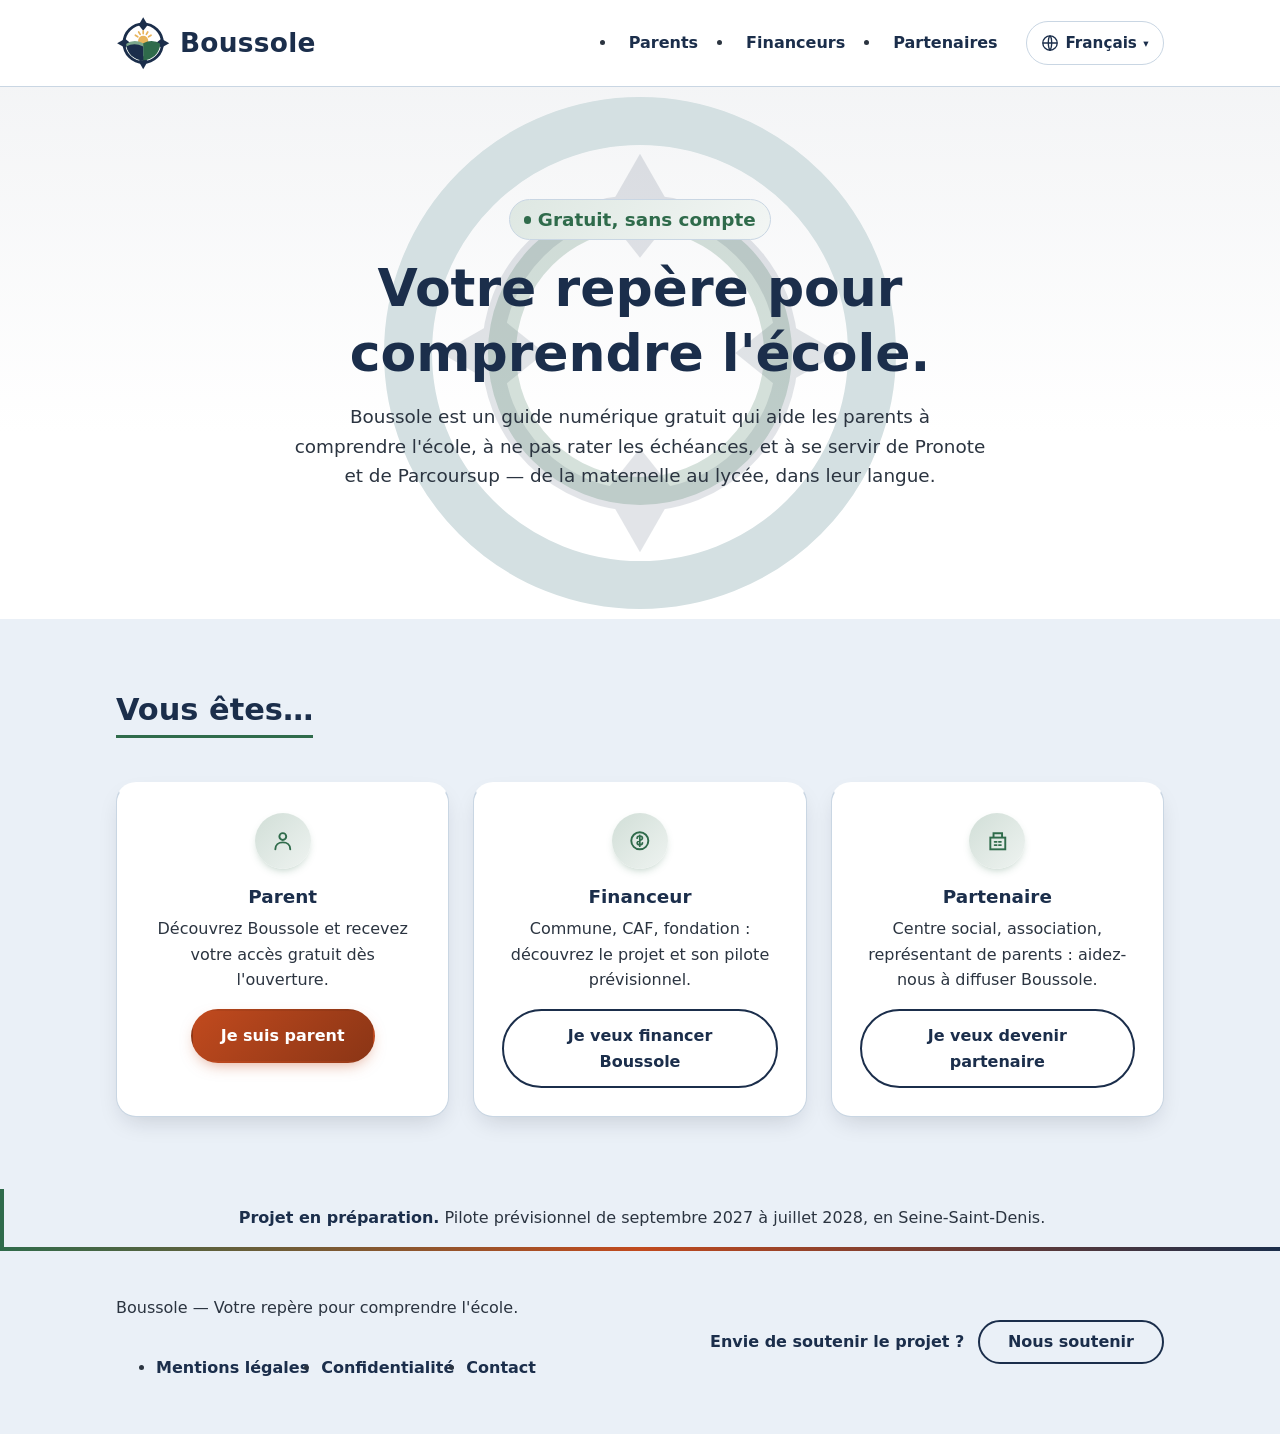
==== commit a769f177: "Rapproche le logo du logo officiel fourni en référence Analyse pixel par pixel de l'image de référen" ====
--- a/index.html
+++ b/index.html
@@ -5,7 +5,7 @@
   <meta name="viewport" content="width=device-width, initial-scale=1">
   <title>Boussole — Votre repère pour comprendre l'école</title>
   <meta name="description" content="Boussole est un guide numérique gratuit qui aide les parents à comprendre l'école, à ne pas rater les échéances, et à se servir de Pronote et de Parcoursup. Projet associatif en préparation.">
-  <link rel="icon" href="data:image/svg+xml,%3Csvg xmlns='http://www.w3.org/2000/svg' viewBox='0 0 48 48'%3E%3Cdefs%3E%3CclipPath id='c'%3E%3Ccircle cx='24' cy='24' r='15'/%3E%3C/clipPath%3E%3C/defs%3E%3Ccircle cx='24' cy='24' r='17' fill='none' stroke='%231B2E4B' stroke-width='2.5'/%3E%3Cpolygon points='24,1 28,8 24,13 20,8' fill='%231B2E4B'/%3E%3Cpolygon points='47,24 40,20 35,24 40,28' fill='%231B2E4B'/%3E%3Cpolygon points='24,47 28,40 24,35 20,40' fill='%231B2E4B'/%3E%3Cpolygon points='1,24 8,28 13,24 8,20' fill='%231B2E4B'/%3E%3Cg clip-path='url(%23c)'%3E%3Ccircle cx='24' cy='18' r='4.3' fill='%23E8B45A'/%3E%3Cg stroke='%23E8B45A' stroke-width='1.5' stroke-linecap='round'%3E%3Cline x1='19.2' y1='14.3' x2='17.1' y2='13'/%3E%3Cline x1='21.3' y1='12.2' x2='20' y2='10.1'/%3E%3Cline x1='24' y1='11.5' x2='24' y2='9'/%3E%3Cline x1='26.8' y1='12.2' x2='28' y2='10.1'/%3E%3Cline x1='28.8' y1='14.3' x2='30.9' y2='13'/%3E%3C/g%3E%3Cpath d='M6,40 Q14,21 24,26 L24,40 Z' fill='%232F6B4B' fill-opacity='0.55'/%3E%3Cpath d='M24,40 L24,26 Q34,21 42,40 Z' fill='%232F6B4B'/%3E%3Cpath d='M21,26 Q15,32 20,36 Q23,39 18,43 L29,43 Q24,39 27,36 Q32,32 26,26 Q24,28.5 21,26 Z' fill='%231B2E4B'/%3E%3C/g%3E%3C/svg%3E">
+  <link rel="icon" href="data:image/svg+xml,%3Csvg xmlns='http://www.w3.org/2000/svg' viewBox='0 0 48 48'%3E%3Cdefs%3E%3CclipPath id='c'%3E%3Ccircle cx='24' cy='24' r='15'/%3E%3C/clipPath%3E%3C/defs%3E%3Ccircle cx='24' cy='24' r='17' fill='none' stroke='%231B2E4B' stroke-width='2.5'/%3E%3Cpolygon points='24,1 28,8 24,13 20,8' fill='%231B2E4B'/%3E%3Cpolygon points='47,24 40,20 35,24 40,28' fill='%231B2E4B'/%3E%3Cpolygon points='24,47 28,40 24,35 20,40' fill='%231B2E4B'/%3E%3Cpolygon points='1,24 8,28 13,24 8,20' fill='%231B2E4B'/%3E%3Cg clip-path='url(%23c)'%3E%3Ccircle cx='24' cy='22' r='4.5' fill='%23E8B45A'/%3E%3Cg stroke='%23E8B45A' stroke-width='1.5' stroke-linecap='round'%3E%3Cline x1='19.2' y1='18.3' x2='17.1' y2='17'/%3E%3Cline x1='21.3' y1='16.2' x2='20' y2='14.1'/%3E%3Cline x1='24' y1='15.5' x2='24' y2='13'/%3E%3Cline x1='26.8' y1='16.2' x2='28' y2='14.1'/%3E%3Cline x1='28.8' y1='18.3' x2='30.9' y2='17'/%3E%3C/g%3E%3Cpath d='M6,27 Q14,19 24,24 L24,42 L6,42 Z' fill='%237DA88C'/%3E%3Cpath d='M24,24 Q34,19 42,27 L42,42 L24,42 Z' fill='%232F6B4B'/%3E%3Cpath d='M9,27 Q16,23 24,27 L24,42 L9,42 Z' fill='%231B2E4B'/%3E%3C/g%3E%3C/svg%3E">
   <link rel="stylesheet" href="assets/css/style.css">
 </head>
 <body>
@@ -24,17 +24,17 @@
         <polygon points="24,47 28,40 24,35 20,40" fill="var(--color-primaire)" />
         <polygon points="1,24 8,28 13,24 8,20" fill="var(--color-primaire)" />
         <g clip-path="url(#boussole-cadre)">
-          <circle cx="24" cy="18" r="4.3" fill="var(--color-logo-soleil)" />
+          <circle cx="24" cy="22" r="4.5" fill="var(--color-logo-soleil)" />
           <g stroke="var(--color-logo-soleil)" stroke-width="1.5" stroke-linecap="round">
-            <line x1="19.2" y1="14.3" x2="17.1" y2="13" />
-            <line x1="21.3" y1="12.2" x2="20" y2="10.1" />
-            <line x1="24" y1="11.5" x2="24" y2="9" />
-            <line x1="26.8" y1="12.2" x2="28" y2="10.1" />
-            <line x1="28.8" y1="14.3" x2="30.9" y2="13" />
+            <line x1="19.2" y1="18.3" x2="17.1" y2="17" />
+            <line x1="21.3" y1="16.2" x2="20" y2="14.1" />
+            <line x1="24" y1="15.5" x2="24" y2="13" />
+            <line x1="26.8" y1="16.2" x2="28" y2="14.1" />
+            <line x1="28.8" y1="18.3" x2="30.9" y2="17" />
           </g>
-          <path d="M6,40 Q14,21 24,26 L24,40 Z" fill="var(--color-accent)" fill-opacity="0.55" />
-          <path d="M24,40 L24,26 Q34,21 42,40 Z" fill="var(--color-accent)" />
-          <path d="M21,26 Q15,32 20,36 Q23,39 18,43 L29,43 Q24,39 27,36 Q32,32 26,26 Q24,28.5 21,26 Z" fill="var(--color-primaire)" />
+          <path d="M6,27 Q14,19 24,24 L24,42 L6,42 Z" fill="var(--color-accent-clair)" />
+          <path d="M24,24 Q34,19 42,27 L42,42 L24,42 Z" fill="var(--color-accent)" />
+          <path d="M9,27 Q16,23 24,27 L24,42 L9,42 Z" fill="var(--color-primaire)" />
         </g>
       </svg>
       <span>Boussole</span>
--- a/assets/css/style.css
+++ b/assets/css/style.css
@@ -40,6 +40,7 @@
   --color-bordure: #C9D6E3;
   --color-focus: #1B2E4B;
   --color-logo-soleil: #E8B45A;
+  --color-accent-clair: #7DA88C;
   --rayon: 0.6rem;
   --rayon-grand: 1.25rem;
   --rayon-pilule: 999px;
@@ -59,6 +60,7 @@
     --color-bordure: #2B3A4A;
     --color-focus: #AFCBEC;
     --color-logo-soleil: #F2C572;
+    --color-accent-clair: #9BC2A8;
     --ombre: 0 10px 25px -8px rgba(0, 0, 0, 0.55);
   }
 }
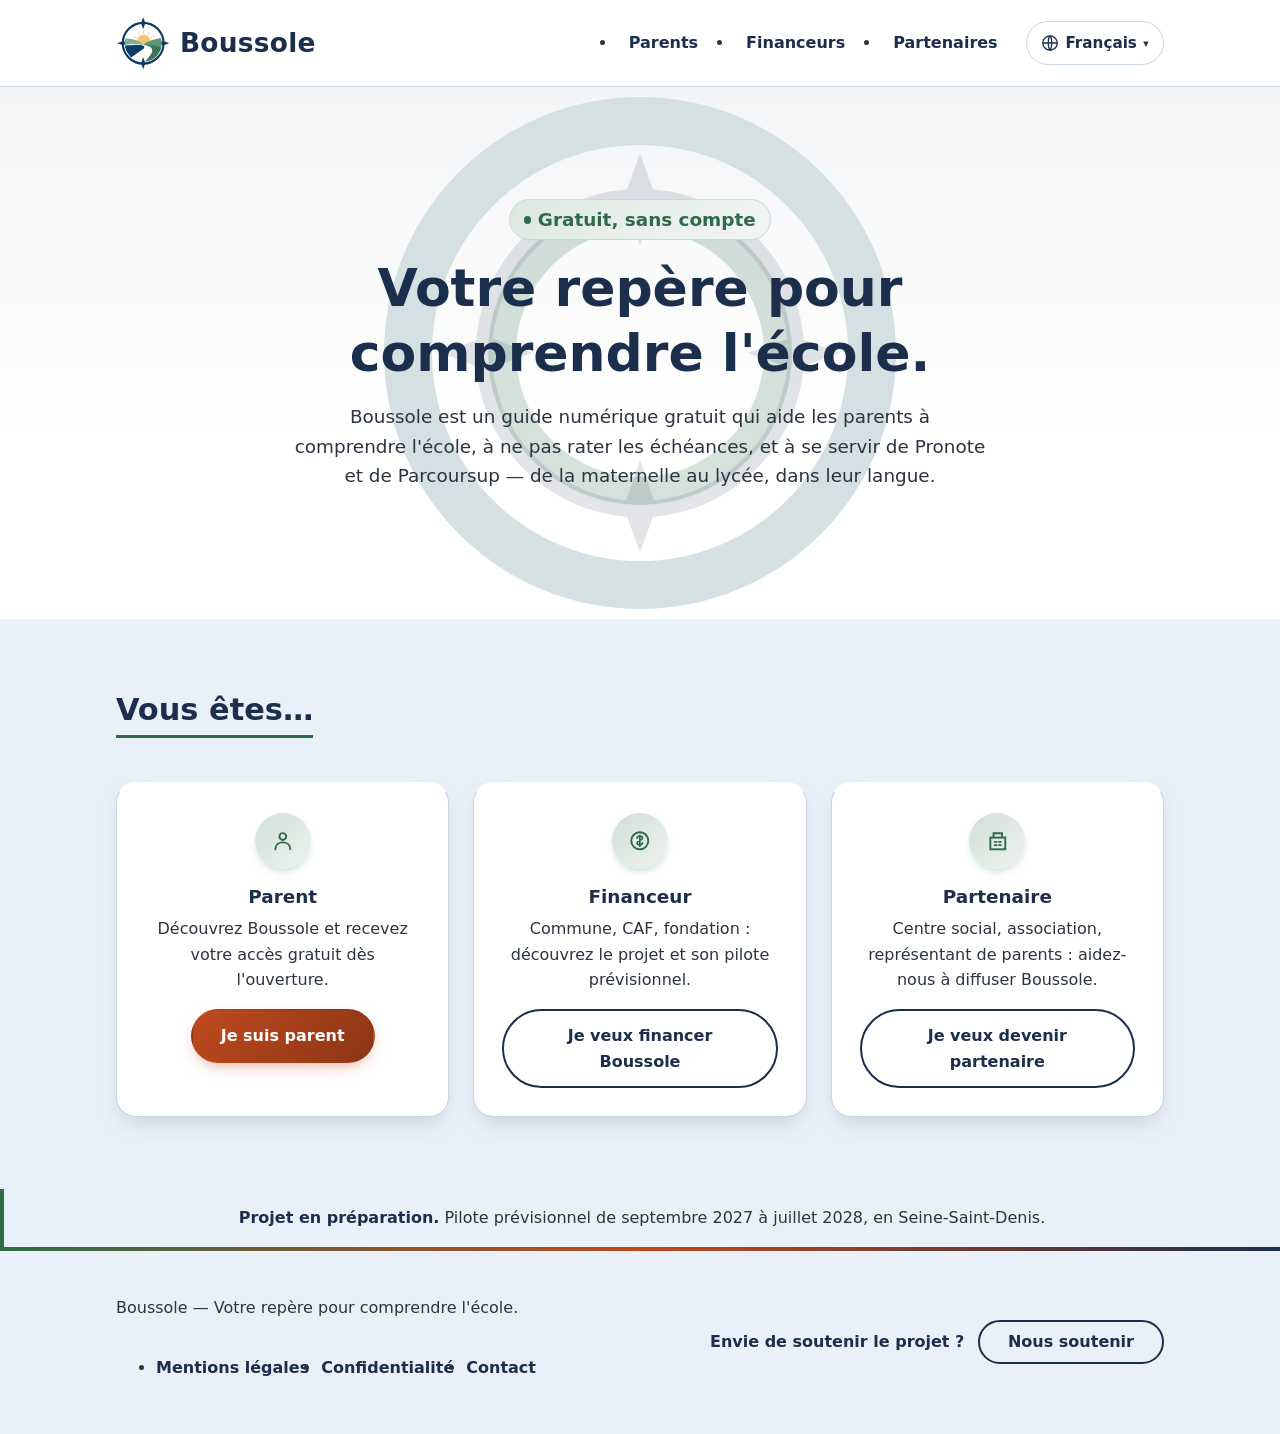
==== commit 30ad71bc: "Remplace le logo par le fichier vectoriel officiel exact Remplace la recréation manuelle du logo par" ====
--- a/index.html
+++ b/index.html
@@ -5,7 +5,7 @@
   <meta name="viewport" content="width=device-width, initial-scale=1">
   <title>Boussole — Votre repère pour comprendre l'école</title>
   <meta name="description" content="Boussole est un guide numérique gratuit qui aide les parents à comprendre l'école, à ne pas rater les échéances, et à se servir de Pronote et de Parcoursup. Projet associatif en préparation.">
-  <link rel="icon" href="data:image/svg+xml,%3Csvg xmlns='http://www.w3.org/2000/svg' viewBox='0 0 48 48'%3E%3Cdefs%3E%3CclipPath id='c'%3E%3Ccircle cx='24' cy='24' r='15'/%3E%3C/clipPath%3E%3C/defs%3E%3Ccircle cx='24' cy='24' r='17' fill='none' stroke='%231B2E4B' stroke-width='2.5'/%3E%3Cpolygon points='24,1 28,8 24,13 20,8' fill='%231B2E4B'/%3E%3Cpolygon points='47,24 40,20 35,24 40,28' fill='%231B2E4B'/%3E%3Cpolygon points='24,47 28,40 24,35 20,40' fill='%231B2E4B'/%3E%3Cpolygon points='1,24 8,28 13,24 8,20' fill='%231B2E4B'/%3E%3Cg clip-path='url(%23c)'%3E%3Ccircle cx='24' cy='22' r='4.5' fill='%23E8B45A'/%3E%3Cg stroke='%23E8B45A' stroke-width='1.5' stroke-linecap='round'%3E%3Cline x1='19.2' y1='18.3' x2='17.1' y2='17'/%3E%3Cline x1='21.3' y1='16.2' x2='20' y2='14.1'/%3E%3Cline x1='24' y1='15.5' x2='24' y2='13'/%3E%3Cline x1='26.8' y1='16.2' x2='28' y2='14.1'/%3E%3Cline x1='28.8' y1='18.3' x2='30.9' y2='17'/%3E%3C/g%3E%3Cpath d='M6,27 Q14,19 24,24 L24,42 L6,42 Z' fill='%237DA88C'/%3E%3Cpath d='M24,24 Q34,19 42,27 L42,42 L24,42 Z' fill='%232F6B4B'/%3E%3Cpath d='M9,27 Q16,23 24,27 L24,42 L9,42 Z' fill='%231B2E4B'/%3E%3C/g%3E%3C/svg%3E">
+  <link rel="icon" href="data:image/svg+xml,%3Csvg xmlns='http://www.w3.org/2000/svg' viewBox='0 0 48 48'%3E%3Cdefs%3E%3CclipPath id='d'%3E%3Ccircle cx='24' cy='24' r='16.3'/%3E%3C/clipPath%3E%3CclipPath id='s'%3E%3Crect x='0' y='0' width='48' height='25'/%3E%3C/clipPath%3E%3C/defs%3E%3Ccircle cx='24' cy='24' r='18' fill='none' stroke='%230D3B66' stroke-width='1.9'/%3E%3Cg fill='%230D3B66'%3E%3Cpolygon points='24,1 25.9,6.2 24,11.6 22.1,6.2'/%3E%3Cpolygon points='47,24 41.8,25.9 36.4,24 41.8,22.1'/%3E%3Cpolygon points='24,47 25.9,41.8 24,36.4 22.1,41.8'/%3E%3Cpolygon points='1,24 6.2,25.9 11.6,24 6.2,22.1'/%3E%3C/g%3E%3Cg clip-path='url(%23d)'%3E%3Cg clip-path='url(%23s)'%3E%3Ccircle cx='24.4' cy='22.5' r='6' fill='%23F5C374'/%3E%3C/g%3E%3Cg stroke='%23F5C374' stroke-width='0.7' stroke-linecap='round'%3E%3Cline x1='24.4' y1='15.4' x2='24.4' y2='13'/%3E%3Cline x1='28.3' y1='16.6' x2='29.6' y2='14.6'/%3E%3Cline x1='20.6' y1='16.6' x2='19.3' y2='14.6'/%3E%3Cline x1='30.7' y1='19.3' x2='32.8' y2='18.2'/%3E%3Cline x1='18.2' y1='19.3' x2='16' y2='18.2'/%3E%3C/g%3E%3Cpath fill='%237FAF8B' d='M5.1,19.9 C13.7,19.5 19.7,21.4 24,24.9 L23.1,25.4 C19.7,24.7 13.7,24.9 5.1,25.5 Z'/%3E%3Cpath fill='%230D3B66' d='M5.1,26.4 C13.7,25.7 19.7,25.5 22.5,25.9 C25.4,26.2 25.7,27.9 23.7,29.3 L12.9,36.9 L5.1,36.9 Z'/%3E%3Cpath fill='%235A9675' d='M24.2,24.9 C29.1,21.9 35.1,19.7 41.1,19.4 L41.1,44.6 L25.7,44.6 L25.7,40.5 C28.3,36.9 32.1,33.4 32.1,30.4 C32.1,27.4 27.4,25.7 24.3,25.5 Z'/%3E%3Cpath fill='%233D7656' d='M26.6,25.9 C33,25.5 38.6,26.4 41.1,28.5 L41.1,44.6 L25.7,44.6 L25.7,40.5 C28.3,36.9 32.1,33.4 32.1,30.4 C32.1,28.1 30,26.4 26.6,25.9 Z'/%3E%3C/g%3E%3C/svg%3E">
   <link rel="stylesheet" href="assets/css/style.css">
 </head>
 <body>
@@ -16,25 +16,31 @@
     <a class="logo" href="index.html">
       <svg viewBox="0 0 48 48" aria-hidden="true" focusable="false">
         <defs>
-          <clipPath id="boussole-cadre"><circle cx="24" cy="24" r="15" /></clipPath>
+          <clipPath id="boussole-cadre"><circle cx="24" cy="24" r="16.3" /></clipPath>
+          <clipPath id="boussole-cadre-ciel"><rect x="0" y="0" width="48" height="25" /></clipPath>
         </defs>
-        <circle cx="24" cy="24" r="17" fill="none" stroke="var(--color-primaire)" stroke-width="2.5" />
-        <polygon points="24,1 28,8 24,13 20,8" fill="var(--color-primaire)" />
-        <polygon points="47,24 40,20 35,24 40,28" fill="var(--color-primaire)" />
-        <polygon points="24,47 28,40 24,35 20,40" fill="var(--color-primaire)" />
-        <polygon points="1,24 8,28 13,24 8,20" fill="var(--color-primaire)" />
+        <circle cx="24" cy="24" r="18" fill="none" stroke="#0D3B66" stroke-width="1.9" />
+        <g fill="#0D3B66">
+          <polygon points="24,1 25.9,6.2 24,11.6 22.1,6.2" />
+          <polygon points="47,24 41.8,25.9 36.4,24 41.8,22.1" />
+          <polygon points="24,47 25.9,41.8 24,36.4 22.1,41.8" />
+          <polygon points="1,24 6.2,25.9 11.6,24 6.2,22.1" />
+        </g>
         <g clip-path="url(#boussole-cadre)">
-          <circle cx="24" cy="22" r="4.5" fill="var(--color-logo-soleil)" />
-          <g stroke="var(--color-logo-soleil)" stroke-width="1.5" stroke-linecap="round">
-            <line x1="19.2" y1="18.3" x2="17.1" y2="17" />
-            <line x1="21.3" y1="16.2" x2="20" y2="14.1" />
-            <line x1="24" y1="15.5" x2="24" y2="13" />
-            <line x1="26.8" y1="16.2" x2="28" y2="14.1" />
-            <line x1="28.8" y1="18.3" x2="30.9" y2="17" />
+          <g clip-path="url(#boussole-cadre-ciel)">
+            <circle cx="24.4" cy="22.5" r="6" fill="#F5C374" />
           </g>
-          <path d="M6,27 Q14,19 24,24 L24,42 L6,42 Z" fill="var(--color-accent-clair)" />
-          <path d="M24,24 Q34,19 42,27 L42,42 L24,42 Z" fill="var(--color-accent)" />
-          <path d="M9,27 Q16,23 24,27 L24,42 L9,42 Z" fill="var(--color-primaire)" />
+          <g stroke="#F5C374" stroke-width="0.7" stroke-linecap="round">
+            <line x1="24.4" y1="15.4" x2="24.4" y2="13" />
+            <line x1="28.3" y1="16.6" x2="29.6" y2="14.6" />
+            <line x1="20.6" y1="16.6" x2="19.3" y2="14.6" />
+            <line x1="30.7" y1="19.3" x2="32.8" y2="18.2" />
+            <line x1="18.2" y1="19.3" x2="16" y2="18.2" />
+          </g>
+          <path fill="#7FAF8B" d="M5.1,19.9 C13.7,19.5 19.7,21.4 24,24.9 L23.1,25.4 C19.7,24.7 13.7,24.9 5.1,25.5 Z" />
+          <path fill="#0D3B66" d="M5.1,26.4 C13.7,25.7 19.7,25.5 22.5,25.9 C25.4,26.2 25.7,27.9 23.7,29.3 L12.9,36.9 L5.1,36.9 Z" />
+          <path fill="#5A9675" d="M24.2,24.9 C29.1,21.9 35.1,19.7 41.1,19.4 L41.1,44.6 L25.7,44.6 L25.7,40.5 C28.3,36.9 32.1,33.4 32.1,30.4 C32.1,27.4 27.4,25.7 24.3,25.5 Z" />
+          <path fill="#3D7656" d="M26.6,25.9 C33,25.5 38.6,26.4 41.1,28.5 L41.1,44.6 L25.7,44.6 L25.7,40.5 C28.3,36.9 32.1,33.4 32.1,30.4 C32.1,28.1 30,26.4 26.6,25.9 Z" />
         </g>
       </svg>
       <span>Boussole</span>
@@ -77,11 +83,11 @@
 <main id="contenu">
   <section class="section hero hero--centree">
     <svg class="hero__boussole" viewBox="0 0 48 48" aria-hidden="true" focusable="false">
-      <circle cx="24" cy="24" r="17" fill="none" stroke="currentColor" stroke-width="2.5" />
-      <polygon points="24,1 28,8 24,13 20,8" fill="currentColor" />
-      <polygon points="47,24 40,20 35,24 40,28" fill="currentColor" />
-      <polygon points="24,47 28,40 24,35 20,40" fill="currentColor" />
-      <polygon points="1,24 8,28 13,24 8,20" fill="currentColor" />
+      <circle cx="24" cy="24" r="18" fill="none" stroke="currentColor" stroke-width="1.9" />
+      <polygon points="24,1 25.9,6.2 24,11.6 22.1,6.2" fill="currentColor" />
+      <polygon points="47,24 41.8,25.9 36.4,24 41.8,22.1" fill="currentColor" />
+      <polygon points="24,47 25.9,41.8 24,36.4 22.1,41.8" fill="currentColor" />
+      <polygon points="1,24 6.2,25.9 11.6,24 6.2,22.1" fill="currentColor" />
     </svg>
     <div class="conteneur">
       <p class="badge">Gratuit, sans compte</p>
--- a/assets/css/style.css
+++ b/assets/css/style.css
@@ -1046,8 +1046,8 @@
 }
 
 .livret__page--couverture {
-  background-color: var(--color-primaire);
-  color: var(--color-bg);
+  background-color: var(--color-bg-doux);
+  color: var(--color-primaire);
   display: flex;
   flex-direction: column;
   align-items: center;
@@ -1059,7 +1059,6 @@
 .livret__logo {
   width: 3.5rem;
   height: 3.5rem;
-  color: var(--color-bg);
 }
 
 .livret__titre {
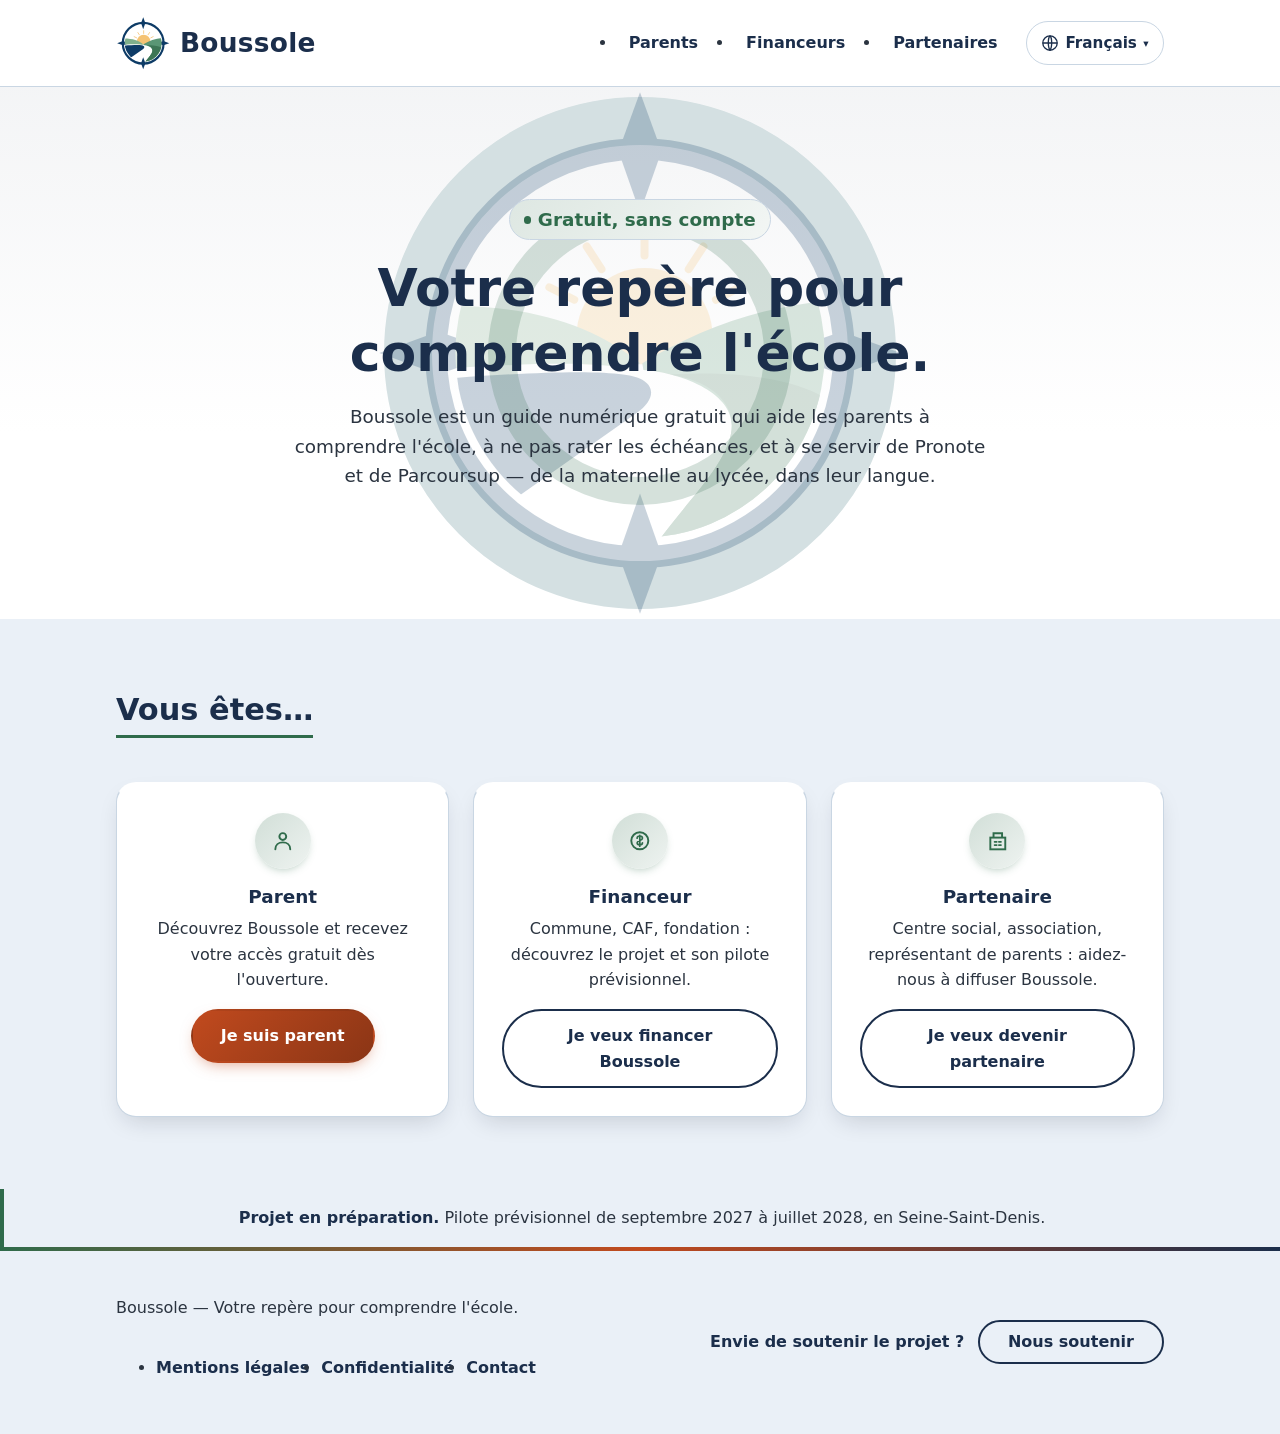
==== commit a5e6269a: "Affiche le logo complet en couleurs dans le hero de la page d'accueil Remplace le filigrane monochro" ====
--- a/index.html
+++ b/index.html
@@ -82,12 +82,34 @@
 
 <main id="contenu">
   <section class="section hero hero--centree">
-    <svg class="hero__boussole" viewBox="0 0 48 48" aria-hidden="true" focusable="false">
-      <circle cx="24" cy="24" r="18" fill="none" stroke="currentColor" stroke-width="1.9" />
-      <polygon points="24,1 25.9,6.2 24,11.6 22.1,6.2" fill="currentColor" />
-      <polygon points="47,24 41.8,25.9 36.4,24 41.8,22.1" fill="currentColor" />
-      <polygon points="24,47 25.9,41.8 24,36.4 22.1,41.8" fill="currentColor" />
-      <polygon points="1,24 6.2,25.9 11.6,24 6.2,22.1" fill="currentColor" />
+    <svg class="hero__boussole hero__boussole--logo" viewBox="0 0 48 48" aria-hidden="true" focusable="false">
+      <defs>
+        <clipPath id="hero-disque"><circle cx="24" cy="24" r="16.3" /></clipPath>
+        <clipPath id="hero-ciel"><rect x="0" y="0" width="48" height="25" /></clipPath>
+      </defs>
+      <circle cx="24" cy="24" r="18" fill="none" stroke="#0D3B66" stroke-width="1.9" />
+      <g fill="#0D3B66">
+        <polygon points="24,1 25.9,6.2 24,11.6 22.1,6.2" />
+        <polygon points="47,24 41.8,25.9 36.4,24 41.8,22.1" />
+        <polygon points="24,47 25.9,41.8 24,36.4 22.1,41.8" />
+        <polygon points="1,24 6.2,25.9 11.6,24 6.2,22.1" />
+      </g>
+      <g clip-path="url(#hero-disque)">
+        <g clip-path="url(#hero-ciel)">
+          <circle cx="24.4" cy="22.5" r="6" fill="#F5C374" />
+        </g>
+        <g stroke="#F5C374" stroke-width="0.7" stroke-linecap="round">
+          <line x1="24.4" y1="15.4" x2="24.4" y2="13" />
+          <line x1="28.3" y1="16.6" x2="29.6" y2="14.6" />
+          <line x1="20.6" y1="16.6" x2="19.3" y2="14.6" />
+          <line x1="30.7" y1="19.3" x2="32.8" y2="18.2" />
+          <line x1="18.2" y1="19.3" x2="16" y2="18.2" />
+        </g>
+        <path fill="#7FAF8B" d="M5.1,19.9 C13.7,19.5 19.7,21.4 24,24.9 L23.1,25.4 C19.7,24.7 13.7,24.9 5.1,25.5 Z" />
+        <path fill="#0D3B66" d="M5.1,26.4 C13.7,25.7 19.7,25.5 22.5,25.9 C25.4,26.2 25.7,27.9 23.7,29.3 L12.9,36.9 L5.1,36.9 Z" />
+        <path fill="#5A9675" d="M24.2,24.9 C29.1,21.9 35.1,19.7 41.1,19.4 L41.1,44.6 L25.7,44.6 L25.7,40.5 C28.3,36.9 32.1,33.4 32.1,30.4 C32.1,27.4 27.4,25.7 24.3,25.5 Z" />
+        <path fill="#3D7656" d="M26.6,25.9 C33,25.5 38.6,26.4 41.1,28.5 L41.1,44.6 L25.7,44.6 L25.7,40.5 C28.3,36.9 32.1,33.4 32.1,30.4 C32.1,28.1 30,26.4 26.6,25.9 Z" />
+      </g>
     </svg>
     <div class="conteneur">
       <p class="badge">Gratuit, sans compte</p>
--- a/assets/css/style.css
+++ b/assets/css/style.css
@@ -613,6 +613,22 @@
   pointer-events: none;
 }
 
+/* Variante en couleurs réelles du logo, utilisée en grand sur le hero
+   d'accueil : opacité plus marquée que le filigrane monochrome, mais
+   encore assez discrète pour ne pas gêner la lecture du texte posé
+   dessus (qui reste au-dessus grâce à .hero > .conteneur). */
+.hero__boussole--logo {
+  width: min(34rem, 100vw);
+  height: min(34rem, 100vw);
+  opacity: 0.22;
+}
+
+@media (prefers-color-scheme: dark) {
+  .hero__boussole--logo {
+    opacity: 0.3;
+  }
+}
+
 /* Sur un hero non centré (texte aligné à gauche), le motif se place
    en filigrane sur le côté droit plutôt qu'au centre du texte. */
 .hero:not(.hero--centree) .hero__boussole {
